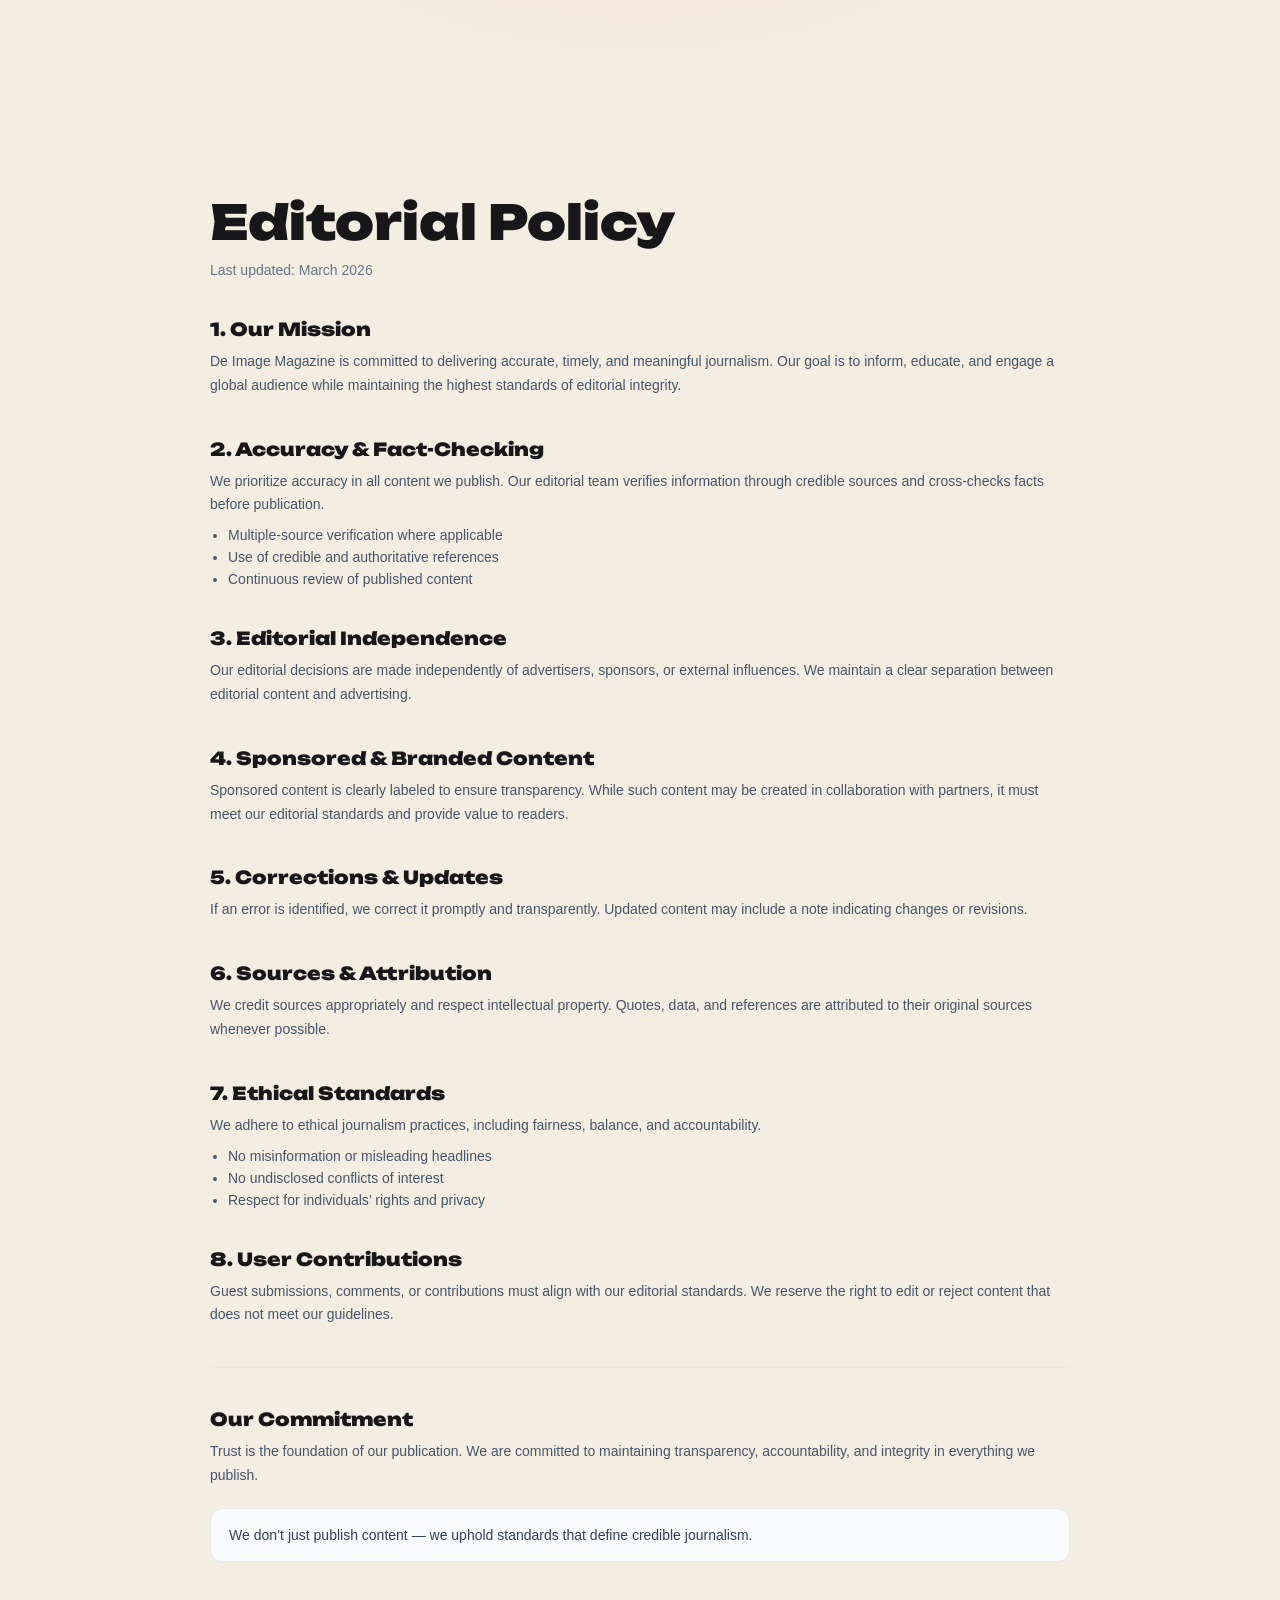
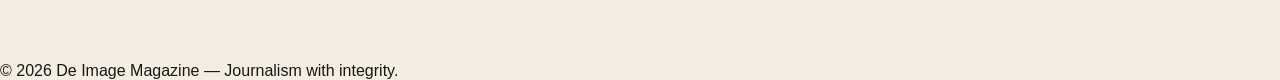
==== editorial-policy/index.html @ de1bce40 "Upload editorial-policy/index.html via GFox Git" ====
<!DOCTYPE html>
<html lang="en">
<head>
<meta charset="UTF-8">
<meta name="viewport" content="width=device-width, initial-scale=1.0">

<title>Editorial Policy | De Image Magazine — Standards, Ethics & Accuracy</title>

<meta name="description" content="Read De Image Magazine’s editorial policy. Learn about our commitment to accuracy, fact-checking, independence, transparency, and ethical journalism standards.">
<meta name="keywords" content="editorial policy Nigeria, journalism standards, media ethics, fact checking policy, De Image Magazine editorial guidelines">

<meta property="og:title" content="Editorial Policy — De Image Magazine">
<meta property="og:description" content="Our commitment to credible journalism, accuracy, and ethical reporting.">
<meta property="og:type" content="website">
<meta property="og:image" content="https://dummyimage.com/1200x630/020617/ffffff&text=EDITORIAL+POLICY">

<meta name="twitter:card" content="summary_large_image">
<meta name="twitter:title" content="Editorial Policy — De Image Magazine">
<meta name="twitter:description" content="How we ensure accuracy, independence, and trust in our reporting.">
<meta name="twitter:image" content="https://dummyimage.com/1200x630/020617/ffffff&text=EDITORIAL+POLICY">

<link rel="preconnect" href="https://fonts.googleapis.com">
<link rel="preconnect" href="https://fonts.gstatic.com" crossorigin>

<link href="https://fonts.googleapis.com/css2?family=Unbounded:wght@400;700;900&family=Space+Mono&display=swap" rel="stylesheet">

<link rel="stylesheet" href="../style.css">
<link rel="stylesheet" href="../css/globalfont.css">
<link rel="stylesheet" href="../css/menu.css">

<style>

/* ================= HERO ================= */
.ep-hero {
  max-width: 900px;
  margin: 120px auto 40px;
  padding: 0 20px;
}

.ep-hero h1 {
  font-family: 'Unbounded';
  font-size: clamp(2rem, 5vw, 3rem);
  font-weight: 900;
  margin-bottom: 10px;
}

.ep-hero p {
  font-size: 14px;
  color: #64748b;
}

/* ================= CONTENT ================= */
.ep-container {
  max-width: 900px;
  margin: 40px auto 100px;
  padding: 0 20px;
}

.ep-section {
  margin-bottom: 40px;
}

.ep-section h2 {
  font-size: 18px;
  font-weight: 900;
  margin-bottom: 10px;
}

.ep-section p {
  font-size: 14px;
  color: #475569;
  line-height: 1.7;
}

.ep-section ul {
  margin-top: 10px;
  padding-left: 18px;
}

.ep-section li {
  font-size: 14px;
  color: #475569;
  margin-bottom: 6px;
}

/* ================= PRINCIPLE BOX ================= */
.ep-highlight {
  background: #f8fafc;
  border: 1px solid #e2e8f0;
  padding: 18px;
  border-radius: 12px;
  font-size: 14px;
  color: #334155;
  margin-top: 20px;
}

/* ================= DIVIDER ================= */
.ep-divider {
  height: 1px;
  background: #e5e7eb;
  margin: 40px 0;
}

</style>

</head>

<body>

<div id="menu-container"></div>

<!-- HERO -->
<section class="ep-hero">
  <h1>Editorial Policy</h1>
  <p>Last updated: March 2026</p>
</section>

<!-- CONTENT -->
<section class="ep-container">

  <div class="ep-section">
    <h2>1. Our Mission</h2>
    <p>
      De Image Magazine is committed to delivering accurate, timely, and meaningful journalism.
      Our goal is to inform, educate, and engage a global audience while maintaining the highest standards of editorial integrity.
    </p>
  </div>

  <div class="ep-section">
    <h2>2. Accuracy & Fact-Checking</h2>
    <p>
      We prioritize accuracy in all content we publish. Our editorial team verifies information through credible sources
      and cross-checks facts before publication.
    </p>
    <ul>
      <li>Multiple-source verification where applicable</li>
      <li>Use of credible and authoritative references</li>
      <li>Continuous review of published content</li>
    </ul>
  </div>

  <div class="ep-section">
    <h2>3. Editorial Independence</h2>
    <p>
      Our editorial decisions are made independently of advertisers, sponsors, or external influences.
      We maintain a clear separation between editorial content and advertising.
    </p>
  </div>

  <div class="ep-section">
    <h2>4. Sponsored & Branded Content</h2>
    <p>
      Sponsored content is clearly labeled to ensure transparency. While such content may be created in collaboration
      with partners, it must meet our editorial standards and provide value to readers.
    </p>
  </div>

  <div class="ep-section">
    <h2>5. Corrections & Updates</h2>
    <p>
      If an error is identified, we correct it promptly and transparently. Updated content may include a note indicating
      changes or revisions.
    </p>
  </div>

  <div class="ep-section">
    <h2>6. Sources & Attribution</h2>
    <p>
      We credit sources appropriately and respect intellectual property. Quotes, data, and references are attributed
      to their original sources whenever possible.
    </p>
  </div>

  <div class="ep-section">
    <h2>7. Ethical Standards</h2>
    <p>
      We adhere to ethical journalism practices, including fairness, balance, and accountability.
    </p>
    <ul>
      <li>No misinformation or misleading headlines</li>
      <li>No undisclosed conflicts of interest</li>
      <li>Respect for individuals’ rights and privacy</li>
    </ul>
  </div>

  <div class="ep-section">
    <h2>8. User Contributions</h2>
    <p>
      Guest submissions, comments, or contributions must align with our editorial standards.
      We reserve the right to edit or reject content that does not meet our guidelines.
    </p>
  </div>

  <div class="ep-divider"></div>

  <div class="ep-section">
    <h2>Our Commitment</h2>
    <p>
      Trust is the foundation of our publication. We are committed to maintaining transparency,
      accountability, and integrity in everything we publish.
    </p>

    <div class="ep-highlight">
      We don’t just publish content — we uphold standards that define credible journalism.
    </div>
  </div>

</section>

<footer>
  <div class="footer-bottom">
    <p>© 2026 De Image Magazine — Journalism with integrity.</p>
  </div>
</footer>

<script src="../component/menu.js"></script>

</body>
</html>
---- style.css ----
/* ============================================================
   DE IMAGE MAGAZINE
   PREMIUM EDITORIAL DESIGN SYSTEM
   ============================================================ */


/* ============================================================
   DESIGN TOKENS
   ============================================================ */

:root {

  /* Core */
  --cream: #f4eee2;
  --paper: #faf7f0;
  --paper-dark: #e9dfce;

  --ink: #111112;
  --ink-soft: #1b1b1d;
  --ink-muted: #77736d;

  /* Brand */
  --clay: #d94725;
  --clay-bright: #ee7440;
  --clay-soft: #f5b87d;

  --yellow: #d4a84b;
  --yellow-soft: #ead7a7;

  --green: #8baf72;
  --green-soft: #dfe9d3;

  --pink: #b05c52;
  --lavender: #9b7e6e;
  --mud: #7a5c44;

  /* Lines */
  --line: rgba(17, 17, 18, .11);
  --line-dark: rgba(255, 255, 255, .10);
  --line-dark-soft: rgba(255, 255, 255, .06);

  /* Shadows */
  --shadow-sm:
    0 8px 25px rgba(0, 0, 0, .07);

  --shadow-md:
    0 18px 45px rgba(0, 0, 0, .11);

  --shadow-lg:
    0 30px 80px rgba(0, 0, 0, .16);

  --shadow-xl:
    0 45px 110px rgba(0, 0, 0, .24);

  /* Radius */
  --radius-sm: 10px;
  --radius-md: 16px;
  --radius-lg: 22px;
  --radius-xl: 28px;

  /* Motion */
  --ease:
    cubic-bezier(.22, 1, .36, 1);

  --ease-editorial:
    cubic-bezier(.6, 0, .2, 1);

  /* Typography */
  --font-display:
    "Unbounded",
    sans-serif;

  --font-mono:
    "Space Mono",
    monospace;

  --font-body:
    "DM Sans",
    system-ui,
    -apple-system,
    BlinkMacSystemFont,
    "Segoe UI",
    sans-serif;

}


/* ============================================================
   RESET
   ============================================================ */

*,
*::before,
*::after {
  box-sizing: border-box;
  margin: 0;
  padding: 0;
}

html {
  scroll-behavior: smooth;
  overflow-x: hidden;
}

body {
  min-height: 100vh;

  background:
    radial-gradient(
      900px 500px at 50% -10%,
      rgba(217, 71, 37, .055),
      transparent 70%
    ),
    var(--cream);

  color: var(--ink);

  font-family: var(--font-body);

  overflow-x: hidden;

  -webkit-font-smoothing: antialiased;
  text-rendering: optimizeLegibility;
}

::selection {
  background: var(--clay);
  color: #fff;
}

img {
  max-width: 100%;
}

button,
input,
textarea,
select {
  font: inherit;
}

button,
a {
  -webkit-tap-highlight-color: transparent;
}

a {
  color: inherit;
}

button {
  cursor: pointer;
}


/* ============================================================
   BODY / GLOBAL UTILITIES
   ============================================================ */

body.menu-open {
  overflow: hidden;
}

body.menu-open main,
body.menu-open footer {
  pointer-events: none;
}

main {
  width: 100%;
  overflow: hidden;
}

section {
  position: relative;
}

[hidden] {
  display: none !important;
}


/* ============================================================
   GRAIN TEXTURE
   ============================================================ */

.grainy::after {
  content: "";

  position: absolute;
  inset: 0;

  pointer-events: none;

  background-image:
    url("data:image/svg+xml,%3Csvg viewBox='0 0 256 256' xmlns='http://www.w3.org/2000/svg'%3E%3Cfilter id='n'%3E%3CfeTurbulence type='fractalNoise' baseFrequency='0.85' numOctaves='4' stitchTiles='stitch'/%3E%3C/filter%3E%3Crect width='100%25' height='100%25' filter='url(%23n)' opacity='0.07'/%3E%3C/svg%3E");

  opacity: .55;

  z-index: 2;
}

.grainy > * {
  position: relative;
  z-index: 3;
}


/* ============================================================
   NAVIGATION
   ============================================================ */

nav {
  position: fixed;

  top: 0;
  left: 0;
  right: 0;

  height: 72px;

  display: flex;
  align-items: center;

  padding:
    0 30px;

  background:
    rgba(244, 238, 226, .94);

  border-bottom:
    1px solid
    rgba(17, 17, 18, .12);

  backdrop-filter:
    blur(18px)
    saturate(130%);

  -webkit-backdrop-filter:
    blur(18px)
    saturate(130%);

  z-index: 1000;

  transition:
    background .35s ease,
    box-shadow .35s ease,
    border-color .35s ease;
}

nav::after {
  content: "";

  position: absolute;

  left: 0;
  bottom: -1px;

  width: 100%;
  height: 1px;

  background:
    linear-gradient(
      90deg,
      transparent,
      rgba(217, 71, 37, .35),
      transparent
    );

  opacity: .7;
}


/* ============================================================
   NAV LOGO
   ============================================================ */

.nav-logo {
  display: inline-flex;
  align-items: center;

  gap: 4px;

  color: var(--ink);

  font-family: var(--font-display);

  font-size: 1.05rem;

  font-weight: 900;

  line-height: 1;

  letter-spacing: -.045em;

  text-decoration: none;

  white-space: nowrap;
}

.nav-logo span {
  color: var(--clay);

  display: inline-block;

  animation:
    logoPulse
    4s ease-in-out
    infinite;
}

@keyframes logoPulse {

  0%,
  100% {
    transform: scale(1);
  }

  50% {
    transform: scale(1.12);
  }

}


/* ============================================================
   DESKTOP NAV LINKS
   ============================================================ */

.nav-links {
  display: flex;
  align-items: center;

  gap: 28px;

  margin-left: 32px;
}

.nav-links a {
  position: relative;

  color: var(--ink);

  font-family: var(--font-mono);

  font-size: 9px;

  font-weight: 700;

  letter-spacing: .12em;

  text-transform: uppercase;

  text-decoration: none;

  opacity: .72;

  transition:
    color .25s ease,
    opacity .25s ease;
}

.nav-links a::after {
  content: "";

  position: absolute;

  left: 0;
  bottom: -8px;

  width: 0;
  height: 2px;

  background: var(--clay);

  transition:
    width .35s var(--ease);
}

.nav-links a:hover {
  color: var(--clay);

  opacity: 1;
}

.nav-links a:hover::after {
  width: 100%;
}


/* ============================================================
   NAV CTA
   ============================================================ */

.nav-cta {
  display: none !important;
}


/* ============================================================
   MENU TOGGLE
   ============================================================ */

.menu-toggle {
  width: 44px;
  height: 44px;

  margin-left: auto;

  display: none;

  align-items: center;
  justify-content: center;

  border: 1px solid rgba(17, 17, 18, .12);

  border-radius: 50%;

  background:
    rgba(255, 255, 255, .35);

  cursor: pointer;

  transition:
    background .3s ease,
    border-color .3s ease,
    transform .3s var(--ease);
}

.menu-toggle:hover {
  background: rgba(255, 255, 255, .75);

  border-color:
    rgba(217, 71, 37, .3);

  transform:
    rotate(3deg);
}

.menu-toggle svg {
  width: 21px;
  height: 21px;
}

.line {
  fill: none;

  stroke: var(--ink);

  stroke-width: 5;

  stroke-linecap: round;

  transition:
    transform .4s var(--ease),
    opacity .25s ease;
}

.menu-toggle.active .top {
  transform:
    translateY(20px)
    rotate(45deg);
}

.menu-toggle.active .middle {
  opacity: 0;
}

.menu-toggle.active .bottom {
  transform:
    translateY(-20px)
    rotate(-45deg);
}


/* ============================================================
   HERO - LEGACY SUPPORT
   ============================================================ */

.hero {
  position: relative;

  min-height: calc(100vh - 72px);

  display: flex;

  flex-direction: column;

  justify-content: flex-end;

  padding:
    0 40px 65px;

  overflow: hidden;

  background:
    var(--cream);

  border-bottom:
    1px solid
    var(--ink);
}

.hero::before {
  content: "";

  position: absolute;

  width: 700px;
  height: 700px;

  right: -280px;
  top: -250px;

  border-radius: 50%;

  background:
    radial-gradient(
      circle,
      rgba(217, 71, 37, .11),
      transparent 68%
    );

  filter: blur(20px);

  pointer-events: none;

  animation:
    heroAmbient
    10s ease-in-out
    infinite alternate;
}

@keyframes heroAmbient {

  from {
    transform: scale(.85);
  }

  to {
    transform: scale(1.15);
  }

}

.hero-overlay {
  position: absolute;

  inset: 0;

  z-index: 1;

  background:
    linear-gradient(
      to bottom,
      rgba(244, 238, 226, .02) 0%,
      rgba(244, 238, 226, .38) 52%,
      rgba(244, 238, 226, .97) 100%
    );
}

.hero-content {
  position: relative;

  width: 100%;
  max-width: 1450px;

  margin: 0 auto;

  z-index: 3;
}

.hero-chip {
  display: inline-flex;

  align-items: center;

  gap: 8px;

  padding:
    7px 12px;

  margin-bottom:
    18px;

  border:
    1px solid
    var(--ink);

  border-radius:
    999px;

  color:
    var(--ink);

  background:
    var(--yellow);

  font-family:
    var(--font-mono);

  font-size:
    8px;

  font-weight:
    700;

  letter-spacing:
    .12em;

  text-transform:
    uppercase;

  box-shadow:
    4px 4px 0
    rgba(17, 17, 18, .9);

  animation:
    fadeUp
    .8s
    .1s
    both
    var(--ease);
}

.hero h1 {
  margin: 0;

  font-family:
    var(--font-display);

  font-size:
    clamp(3.3rem, 9vw, 9rem);

  font-weight:
    900;

  line-height:
    .89;

  letter-spacing:
    -.07em;

  text-wrap:
    balance;
}

.hero h1 .fill {
  display: block;

  color:
    var(--ink);
}

.hero h1 .stroke {
  display: block;

  color:
    transparent;

  -webkit-text-stroke:
    2px
    var(--ink);
}

.hero h1 .clay-fill {
  display: block;

  color:
    var(--clay);
}

.hero-sub {
  max-width:
    560px;

  margin-top:
    22px;

  color:
    rgba(17, 17, 18, .7);

  font-family:
    var(--font-body);

  font-size:
    14px;

  line-height:
    1.7;
}

.hero-actions {
  display:
    flex;

  flex-wrap:
    wrap;

  gap:
    12px;

  margin-top:
    27px;
}


/* ============================================================
   BUTTONS
   ============================================================ */

.btn-primary,
.btn-ghost {
  display:
    inline-flex;

  align-items:
    center;

  justify-content:
    center;

  min-height:
    48px;

  padding:
    0 19px;

  border-radius:
    999px;

  font-family:
    var(--font-mono);

  font-size:
    9px;

  font-weight:
    700;

  letter-spacing:
    .08em;

  text-transform:
    uppercase;

  text-decoration:
    none;

  transition:
    transform .35s var(--ease),
    box-shadow .35s ease,
    background .35s ease,
    color .35s ease;
}

.btn-primary {
  color:
    #fff;

  background:
    linear-gradient(
      135deg,
      var(--clay),
      var(--clay-bright)
    );

  border:
    1px solid
    var(--clay);

  box-shadow:
    0 12px 28px
    rgba(217, 71, 37, .22);
}

.btn-primary:hover {
  transform:
    translateY(-4px);

  box-shadow:
    0 20px 40px
    rgba(217, 71, 37, .3);
}

.btn-ghost {
  color:
    var(--ink);

  background:
    rgba(255, 255, 255, .35);

  border:
    1px solid
    rgba(17, 17, 18, .18);
}

.btn-ghost:hover {
  color:
    #fff;

  background:
    var(--ink);

  transform:
    translateY(-4px);

  box-shadow:
    0 15px 30px
    rgba(0, 0, 0, .14);
}


/* ============================================================
   GHOST BACKGROUND
   ============================================================ */

.ghost-bg {
  position: absolute;

  left: 50%;
  top: 45%;

  transform:
    translate(-50%, -50%);

  color:
    var(--mud);

  font-family:
    var(--font-display);

  font-size:
    clamp(8rem, 22vw, 20rem);

  font-weight:
    900;

  line-height:
    .8;

  letter-spacing:
    -.09em;

  white-space:
    nowrap;

  opacity:
    .035;

  pointer-events:
    none;

  z-index:
    0;

  user-select:
    none;
}


/* ============================================================
   HERO NEWS - LEGACY
   ============================================================ */

.hero-news {
  width: 100%;

  margin:
    0 0 38px;

  padding-left:
    2px;
}

.hero-news-header {
  position:
    relative;

  display:
    flex;

  align-items:
    center;

  justify-content:
    center;

  margin:
    0 0 14px;
}

.hero-news-header::before {
  content: "";

  position:
    absolute;

  left: 0;
  right: 0;

  height:
    1px;

  background:
    rgba(17, 17, 18, .14);
}

.hero-news-header span {
  position:
    relative;

  z-index:
    2;

  display:
    inline-flex;

  align-items:
    center;

  justify-content:
    center;

  padding:
    7px 16px;

  border:
    1px solid
    rgba(17, 17, 18, .12);

  border-radius:
    999px;

  color:
    #fff;

  background:
    linear-gradient(
      135deg,
      var(--clay),
      var(--clay-bright)
    );

  box-shadow:
    0 8px 20px
    rgba(217, 71, 37, .2);

  font-family:
    var(--font-mono);

  font-size:
    8px;

  font-weight:
    700;

  letter-spacing:
    .12em;

  text-transform:
    uppercase;
}

.hero-news-header span::after {
  display: none;
}

.news-scroll {
  display:
    flex;

  gap:
    14px;

  overflow-x:
    auto;

  padding:
    6px 3px 13px;

  scroll-snap-type:
    x mandatory;

  scrollbar-width:
    none;
}

.news-scroll::-webkit-scrollbar {
  display:
    none;
}

.news-card {
  position:
    relative;

  min-width:
    300px;

  max-width:
    300px;

  height:
    190px;

  overflow:
    hidden;

  flex-shrink:
    0;

  scroll-snap-align:
    start;

  border:
    1px solid
    rgba(255, 255, 255, .12);

  border-radius:
    20px;

  background:
    #000;

  box-shadow:
    var(--shadow-md);

  cursor:
    pointer;

  transition:
    transform .5s var(--ease),
    box-shadow .5s ease;
}

.news-card:hover {
  transform:
    translateY(-6px);

  box-shadow:
    var(--shadow-lg);
}

.news-card img {
  width:
    100%;

  height:
    100%;

  display:
    block;

  object-fit:
    cover;

  transform:
    scale(1.01);

  transition:
    transform .8s var(--ease);
}

.news-card:hover img {
  transform:
    scale(1.06);
}

.news-overlay {
  position:
    absolute;

  inset:
    0;

  background:
    linear-gradient(
      to top,
      rgba(0, 0, 0, .9),
      rgba(0, 0, 0, .28) 58%,
      transparent
    );
}

.news-content {
  position:
    absolute;

  left:
    16px;

  right:
    16px;

  bottom:
    15px;

  color:
    #fff;

  z-index:
    2;
}

.news-meta {
  margin-bottom:
    7px;

  color:
    rgba(255, 255, 255, .65);

  font-family:
    var(--font-mono);

  font-size:
    8px;

  letter-spacing:
    .07em;

  text-transform:
    uppercase;
}

.news-title {
  display:
    -webkit-box;

  -webkit-line-clamp:
    2;

  -webkit-box-orient:
    vertical;

  overflow:
    hidden;

  color:
    #fff;

  font-family:
    var(--font-display);

  font-size:
    13px;

  font-weight:
    700;

  line-height:
    1.35;

  letter-spacing:
    -.025em;
}


/* ============================================================
   MARQUEE TICKER
   ============================================================ */

.ticker {
  position:
    relative;

  z-index:
    5;

  overflow:
    hidden;

  padding:
    12px 0;

  border-top:
    1px solid
    var(--ink);

  border-bottom:
    1px solid
    var(--ink);

  color:
    #fff;

  background:
    var(--clay);

  white-space:
    nowrap;
}

.ticker-inner {
  display:
    inline-flex;

  align-items:
    center;

  gap:
    26px;

  min-width:
    max-content;

  animation:
    tickerScroll
    30s
    linear
    infinite;
}

.ticker-item {
  display:
    inline-flex;

  align-items:
    center;

  gap:
    16px;

  font-family:
    var(--font-mono);

  font-size:
    9px;

  font-weight:
    700;

  letter-spacing:
    .11em;

  text-transform:
    uppercase;
}

.ticker-sep {
  opacity:
    .55;
}

@keyframes tickerScroll {

  from {
    transform:
      translateX(0);
  }

  to {
    transform:
      translateX(-50%);
  }

}


/* ============================================================
   SECTION BASE
   ============================================================ */

.section-classes,
.section-vibes,
.section-subscribe {
  position:
    relative;

  overflow:
    hidden;
}

.section-classes {
  padding:
    110px 30px;

  background:
    var(--cream);
}

.section-header {
  width:
    100%;

  max-width:
    1400px;

  margin:
    0 auto 42px;

  display:
    flex;

  align-items:
    flex-end;

  justify-content:
    space-between;

  flex-wrap:
    wrap;

  gap:
    25px;
}

.section-label {
  display:
    flex;

  align-items:
    center;

  gap:
    8px;

  margin-bottom:
    12px;

  color:
    var(--clay);

  font-family:
    var(--font-mono);

  font-size:
    8px;

  font-weight:
    700;

  letter-spacing:
    .15em;

  text-transform:
    uppercase;
}

.section-label::before {
  content:
    "";

  width:
    6px;

  height:
    6px;

  flex:
    0 0 auto;

  border-radius:
    50%;

  background:
    currentColor;

  box-shadow:
    0 0 0 4px
    rgba(217, 71, 37, .08);
}

.section-title {
  margin:
    0;

  color:
    var(--ink);

  font-family:
    var(--font-display);

  font-size:
    clamp(2rem, 5vw, 4rem);

  font-weight:
    900;

  line-height:
    1;

  letter-spacing:
    -.065em;
}

.section-title .accent {
  color:
    var(--clay);
}


/* ============================================================
   ARTICLE GRID
   ============================================================ */

.classes-grid {
  width:
    100%;

  max-width:
    1400px;

  margin:
    0 auto;

  display:
    grid;

  grid-template-columns:
    repeat(3, minmax(0, 1fr));

  gap:
    18px;
}


/* ============================================================
   LEGACY ARTICLE CARD
   ============================================================ */

.class-card {
  position:
    relative;

  overflow:
    hidden;

  min-width:
    0;

  padding:
    20px;

  border:
    1px solid
    var(--line);

  border-radius:
    var(--radius-lg);

  background:
    var(--paper);

  cursor:
    pointer;

  box-shadow:
    var(--shadow-sm);

  transition:
    transform .5s var(--ease),
    box-shadow .5s ease,
    border-color .5s ease;
}

.class-card:hover {
  transform:
    translateY(-7px);

  border-color:
    rgba(217, 71, 37, .25);

  box-shadow:
    var(--shadow-md);

  z-index:
    2;
}

.class-card:nth-child(1) {
  background:
    linear-gradient(
      145deg,
      #ead7a7,
      #f4e9cd
    );
}

.class-card:nth-child(2) {
  background:
    #faf7f0;
}

.class-card:nth-child(3) {
  background:
    linear-gradient(
      145deg,
      #dfe9d3,
      #f1f4e9
    );
}

.class-card:nth-child(4) {
  background:
    #eee1d0;
}

.class-card:nth-child(5) {
  background:
    #f2e2d5;
}

.class-card:nth-child(6) {
  background:
    #e5ecd9;
}


/* ============================================================
   ARTICLE IMAGE
   ============================================================ */

.post-image {
  position:
    relative;

  width:
    100%;

  aspect-ratio:
    16 / 10;

  height:
    auto;

  overflow:
    hidden;

  margin-bottom:
    16px;

  border-radius:
    15px;

  background:
    #ddd6ca;
}

.post-image::after {
  content:
    "";

  position:
    absolute;

  inset:
    0;

  background:
    linear-gradient(
      135deg,
      transparent,
      rgba(255,255,255,.12)
    );

  pointer-events:
    none;
}

.post-image img {
  width:
    100%;

  height:
    100%;

  display:
    block;

  object-fit:
    cover;

  transform:
    scale(1.01);

  transition:
    transform .8s var(--ease),
    filter .5s ease;
}

.class-card:hover .post-image img {
  transform:
    scale(1.065);

  filter:
    saturate(1.05);
}


/* ============================================================
   ARTICLE METADATA
   ============================================================ */

.class-level {
  display:
    inline-flex;

  align-items:
    center;

  margin-bottom:
    13px;

  padding:
    5px 9px;

  border:
    1px solid
    rgba(17, 17, 18, .22);

  border-radius:
    999px;

  color:
    var(--ink);

  font-family:
    var(--font-mono);

  font-size:
    7px;

  font-weight:
    700;

  letter-spacing:
    .1em;

  text-transform:
    uppercase;
}

.class-name {
  margin:
    0 0 10px;

  color:
    var(--ink);

  font-family:
    var(--font-display);

  font-size:
    17px;

  font-weight:
    800;

  line-height:
    1.25;

  letter-spacing:
    -.035em;
}

.class-desc {
  margin:
    0 0 18px;

  color:
    rgba(17, 17, 18, .62);

  font-family:
    var(--font-body);

  font-size:
    12px;

  line-height:
    1.65;

  display:
    -webkit-box;

  -webkit-line-clamp:
    3;

  -webkit-box-orient:
    vertical;

  overflow:
    hidden;
}

.class-meta {
  display:
    flex;

  align-items:
    center;

  justify-content:
    space-between;

  gap:
    12px;

  padding-top:
    14px;

  border-top:
    1px solid
    rgba(17, 17, 18, .1);
}

.class-price {
  color:
    var(--ink);

  font-family:
    var(--font-mono);

  font-size:
    8px;

  font-weight:
    700;

  letter-spacing:
    .04em;

  text-transform:
    uppercase;
}

.class-duration {
  color:
    var(--ink-muted);

  font-family:
    var(--font-mono);

  font-size:
    7px;

  letter-spacing:
    .05em;

  text-transform:
    uppercase;
}


/* ============================================================
   PARALLAX GALLERY
   ============================================================ */

.parallax-strip {
  position:
    absolute;

  top:
    -10%;

  left:
    0;

  right:
    0;

  height:
    120%;

  display:
    grid;

  grid-template-columns:
    repeat(6, 1fr);

  pointer-events:
    none;
}

.parallax-col {
  position:
    relative;

  overflow:
    hidden;

  will-change:
    transform;
}

.parallax-col img {
  width:
    100%;

  height:
    130%;

  display:
    block;

  object-fit:
    cover;

  filter:
    saturate(.82)
    contrast(1.05);

  transition:
    filter .5s ease;
}

.parallax-col:nth-child(odd) {
  margin-top:
    -5%;
}

.parallax-col:nth-child(even) {
  margin-top:
    5%;
}


/* ============================================================
   GALLERY STRIP
   ============================================================ */

.gallery-strip {
  position:
    relative;

  height:
    500px;

  overflow:
    hidden;

  border-top:
    1px solid
    var(--ink);

  border-bottom:
    1px solid
    var(--ink);

  background:
    var(--ink);
}

.gallery-strip-inner {
  display:
    flex;

  height:
    100%;

  will-change:
    transform;

  transition:
    transform .1s linear;
}

.gallery-strip-inner img {
  width:
    auto;

  height:
    100%;

  flex:
    0 0 auto;

  display:
    block;

  object-fit:
    cover;

  filter:
    saturate(.9);
}

.gallery-caption {
  position:
    absolute;

  right:
    30px;

  bottom:
    22px;

  z-index:
    3;

  color:
    #fff;

  font-family:
    var(--font-mono);

  font-size:
    8px;

  font-weight:
    700;

  letter-spacing:
    .12em;

  text-transform:
    uppercase;

  text-shadow:
    0 2px 12px rgba(0,0,0,.55);
}


/* ============================================================
   DARK EDITORIAL SECTION
   ============================================================ */

.section-vibes {
  padding:
    110px 30px;

  color:
    var(--cream);

  background:
    radial-gradient(
      650px 450px at 85% 5%,
      rgba(217, 71, 37, .12),
      transparent 70%
    ),
    var(--ink);

  border-bottom:
    1px solid
    var(--ink);
}

.section-vibes .ghost-bg {
  color:
    var(--clay);

  opacity:
    .045;
}

.vibes-grid {
  width:
    100%;

  max-width:
    1400px;

  margin:
    0 auto;

  display:
    grid;

  grid-template-columns:
    .9fr 1.1fr;

  gap:
    80px;

  align-items:
    center;
}

.vibes-text .section-label {
  color:
    var(--clay-soft);
}

.vibes-text .section-title {
  color:
    var(--cream);
}

.vibes-text .section-title .accent {
  color:
    var(--green);
}

.vibes-text p {
  max-width:
    600px;

  margin-top:
    18px;

  color:
    rgba(244, 238, 226, .62);

  font-family:
    var(--font-body);

  font-size:
    14px;

  line-height:
    1.8;
}


/* ============================================================
   VIBES STATS
   ============================================================ */

.vibes-stats {
  display:
    grid;

  grid-template-columns:
    repeat(2, 1fr);
}

.stat-box {
  position:
    relative;

  margin:
    -1px;

  padding:
    28px;

  min-height:
    150px;

  border:
    1px solid
    rgba(255,255,255,.11);

  background:
    rgba(255,255,255,.025);

  transition:
    background .4s ease,
    transform .4s var(--ease),
    border-color .4s ease;
}

.stat-box:hover {
  z-index:
    2;

  transform:
    translateY(-5px);

  background:
    rgba(255,255,255,.055);

  border-color:
    rgba(255,255,255,.22);
}

.stat-box:nth-child(1) {
  border-color:
    rgba(217,71,37,.55);
}

.stat-box:nth-child(2) {
  border-color:
    rgba(139,175,114,.55);
}

.stat-box:nth-child(3) {
  border-color:
    rgba(212,168,75,.55);
}

.stat-box:nth-child(4) {
  border-color:
    rgba(176,92,82,.55);
}

.stat-num {
  color:
    var(--cream);

  font-family:
    var(--font-display);

  font-size:
    clamp(2rem, 4vw, 3.5rem);

  font-weight:
    900;

  line-height:
    1;

  letter-spacing:
    -.06em;
}

.stat-num .unit {
  font-size:
    .45em;
}

.stat-label {
  margin-top:
    10px;

  color:
    rgba(244,238,226,.45);

  font-family:
    var(--font-mono);

  font-size:
    7px;

  letter-spacing:
    .13em;

  text-transform:
    uppercase;
}


/* ============================================================
   SUBSCRIBE
   ============================================================ */

.section-subscribe {
  padding:
    105px 30px;

  background:
    linear-gradient(
      135deg,
      #d4a84b,
      #ead7a7
    );

  border-bottom:
    1px solid
    var(--ink);
}

.subscribe-inner {
  position:
    relative;

  z-index:
    3;

  width:
    100%;

  max-width:
    760px;

  margin:
    0 auto;

  text-align:
    center;
}

.subscribe-inner .section-title {
  font-size:
    clamp(2.2rem, 6vw, 4.8rem);
}

.subscribe-inner p {
  max-width:
    560px;

  margin:
    15px auto 28px;

  color:
    rgba(17,17,18,.65);

  font-size:
    13px;

  line-height:
    1.7;
}

.subscribe-form {
  display:
    flex;

  width:
    100%;

  max-width:
    620px;

  margin:
    0 auto;

  padding:
    5px;

  gap:
    6px;

  border:
    1px solid
    rgba(17,17,18,.18);

  border-radius:
    999px;

  background:
    rgba(255,255,255,.22);

  box-shadow:
    0 20px 45px
    rgba(0,0,0,.09);
}

.subscribe-form input {
  flex:
    1;

  min-width:
    0;

  border:
    0;

  outline:
    0;

  padding:
    14px 17px;

  border-radius:
    999px;

  color:
    var(--ink);

  background:
    rgba(255,255,255,.7);

  font-family:
    var(--font-body);

  font-size:
    13px;
}

.subscribe-form input::placeholder {
  color:
    rgba(17,17,18,.42);
}

.subscribe-form button {
  flex:
    0 0 auto;

  border:
    0;

  border-radius:
    999px;

  padding:
    0 21px;

  color:
    #fff;

  background:
    var(--ink);

  font-family:
    var(--font-mono);

  font-size:
    8px;

  font-weight:
    700;

  letter-spacing:
    .08em;

  text-transform:
    uppercase;

  cursor:
    pointer;

  transition:
    transform .3s var(--ease),
    background .3s ease;
}

.subscribe-form button:hover {
  background:
    var(--clay);

  transform:
    translateY(-2px);
}

.subscribe-form button:disabled {
  opacity:
    .65;

  cursor:
    wait;
}

.subscribe-note {
  margin-top:
    12px;

  color:
    rgba(17,17,18,.45);

  font-family:
    var(--font-mono);

  font-size:
    7px;

  letter-spacing:
    .04em;
}

.subscribe-tags {
  display:
    flex;

  flex-wrap:
    wrap;

  justify-content:
    center;

  gap:
    7px;

  margin-bottom:
    22px;
}

.tag-chip {
  padding:
    6px 10px;

  border:
    1px solid
    rgba(17,17,18,.18);

  border-radius:
    999px;

  color:
    rgba(17,17,18,.68);

  background:
    rgba(255,255,255,.28);

  font-family:
    var(--font-mono);

  font-size:
    7px;

  font-weight:
    700;

  letter-spacing:
    .08em;

  text-transform:
    uppercase;
}

.success-msg {
  display:
    none;

  padding:
    18px;

  margin-top:
    15px;

  border:
    1px solid
    var(--ink);

  border-radius:
    var(--radius-md);

  color:
    var(--ink);

  background:
    var(--green);

  font-family:
    var(--font-display);

  font-size:
    13px;

  font-weight:
    900;

  box-shadow:
    var(--shadow-sm);
}


/* ============================================================
   PREMIUM MOBILE MENU
   ============================================================ */

.menu-overlay {
  position:
    fixed;

  inset:
    0;

  background:
    rgba(8,8,9,.38);

  backdrop-filter:
    blur(7px);

  -webkit-backdrop-filter:
    blur(7px);

  opacity:
    0;

  pointer-events:
    none;

  transition:
    opacity .4s ease;

  z-index:
    998;
}

.menu-overlay.active {
  opacity:
    1;

  pointer-events:
    auto;
}

.mobile-menu {
  position:
    fixed;

  top:
    0;

  right:
    -105%;

  width:
    min(88%, 390px);

  height:
    100dvh;

  display:
    flex;

  flex-direction:
    column;

  justify-content:
    space-between;

  padding:
    100px 28px 30px;

  overflow-y:
    auto;

  color:
    var(--ink);

  background:
    rgba(250,247,240,.96);

  border-left:
    1px solid
    rgba(17,17,18,.1);

  box-shadow:
    -30px 0 80px
    rgba(0,0,0,.18);

  backdrop-filter:
    blur(20px);

  -webkit-backdrop-filter:
    blur(20px);

  transition:
    right .55s
    var(--ease-editorial);

  z-index:
    999;
}

.mobile-menu::before {
  content:
    "DE IMAGE";

  position:
    absolute;

  top:
    30px;

  left:
    28px;

  color:
    rgba(17,17,18,.14);

  font-family:
    var(--font-display);

  font-size:
    10px;

  font-weight:
    900;

  letter-spacing:
    -.04em;
}

.mobile-menu.open {
  right:
    0;
}

.menu-content {
  display:
    flex;

  flex-direction:
    column;

  gap:
    4px;
}

.menu-content a {
  position:
    relative;

  display:
    flex;

  align-items:
    center;

  min-height:
    52px;

  padding:
    0 2px;

  color:
    var(--ink);

  font-family:
    var(--font-display);

  font-size:
    15px;

  font-weight:
    700;

  letter-spacing:
    -.03em;

  text-decoration:
    none;

  border-bottom:
    1px solid
    rgba(17,17,18,.08);

  transition:
    color .3s ease,
    transform .35s var(--ease);
}

.menu-content a::after {
  content:
    "";

  position:
    absolute;

  left:
    0;

  bottom:
    -1px;

  width:
    0;

  height:
    2px;

  background:
    var(--clay);

  transition:
    width .35s var(--ease);
}

.menu-content a:hover,
.menu-content a.active {
  color:
    var(--clay);

  transform:
    translateX(5px);
}

.menu-content a:hover::after,
.menu-content a.active::after {
  width:
    34%;
}

.menu-divider {
  width:
    100%;

  height:
    1px;

  margin:
    12px 0;

  background:
    linear-gradient(
      90deg,
      transparent,
      rgba(17,17,18,.13),
      transparent
    );
}

.menu-footer {
  padding-top:
    20px;

  border-top:
    1px solid
    rgba(17,17,18,.09);

  color:
    rgba(17,17,18,.42);

  font-family:
    var(--font-mono);

  font-size:
    7px;

  line-height:
    1.7;

  letter-spacing:
    .06em;

  text-transform:
    uppercase;
}

.mobile-menu.open .menu-content a {
  animation:
    menuItemIn
    .55s
    var(--ease)
    both;
}

.mobile-menu.open .menu-content a:nth-child(1) {
  animation-delay:
    .05s;
}

.mobile-menu.open .menu-content a:nth-child(2) {
  animation-delay:
    .09s;
}

.mobile-menu.open .menu-content a:nth-child(3) {
  animation-delay:
    .13s;
}

.mobile-menu.open .menu-content a:nth-child(4) {
  animation-delay:
    .17s;
}

.mobile-menu.open .menu-content a:nth-child(5) {
  animation-delay:
    .21s;
}

@keyframes menuItemIn {

  from {
    opacity:
      0;

    transform:
      translateX(18px);
  }

  to {
    opacity:
      1;

    transform:
      translateX(0);
  }

}


/* ============================================================
   SKELETON LOADING
   ============================================================ */

.skeleton {
  position:
    relative;

  overflow:
    hidden;

  background:
    #e3dbcc;

  border-radius:
    12px;
}

.skeleton::after {
  content:
    "";

  position:
    absolute;

  inset:
    0;

  background:
    linear-gradient(
      90deg,
      transparent 0%,
      rgba(255,255,255,.42) 50%,
      transparent 100%
    );

  transform:
    translateX(-110%);

  animation:
    shimmer
    1.35s
    infinite;
}

@keyframes shimmer {

  100% {
    transform:
      translateX(110%);
  }

}

.skeleton-text {
  height:
    14px;

  margin-bottom:
    10px;
}

.skeleton-title {
  width:
    70%;

  height:
    22px;

  margin-bottom:
    12px;
}

.skeleton-img {
  width:
    100%;

  height:
    180px;

  margin-bottom:
    12px;
}

.skeleton-card {
  padding:
    14px;

  border:
    1px solid
    var(--line);

  border-radius:
    16px;

  background:
    var(--paper);
}


/* ============================================================
   NEW HOMEPAGE STORY CARD COMPATIBILITY
   ============================================================ */

.di-story-card,
.di-featured-main,
.di-side-story,
.di-live-card {
  -webkit-user-select:
    none;

  user-select:
    none;
}

.di-story-card:focus-visible,
.di-featured-main:focus-visible,
.di-side-story:focus-visible,
.di-live-card:focus-visible {
  outline:
    2px solid
    var(--clay);

  outline-offset:
    4px;
}


/* ============================================================
   NEW HOMEPAGE RESPONSIVE CONTAINER SUPPORT
   ============================================================ */

.di-container {
  width:
    min(
      calc(100% - 60px),
      1400px
    );

  margin-inline:
    auto;
}


/* ============================================================
   ACCESSIBILITY
   ============================================================ */

:focus-visible {
  outline:
    2px solid
    var(--clay);

  outline-offset:
    4px;
}


/* ============================================================
   REDUCED MOTION
   ============================================================ */

@media (prefers-reduced-motion: reduce) {

  html {
    scroll-behavior:
      auto;
  }

  *,
  *::before,
  *::after {
    animation-duration:
      .01ms !important;

    animation-iteration-count:
      1 !important;

    transition-duration:
      .01ms !important;

    scroll-behavior:
      auto !important;
  }

}


/* ============================================================
   TABLET
   ============================================================ */

@media (max-width: 1050px) {

  nav {
    padding:
      0 24px;
  }

  .nav-links {
    gap:
      18px;

    margin-left:
      24px;
  }

  .classes-grid {
    grid-template-columns:
      repeat(2, minmax(0, 1fr));
  }

  .vibes-grid {
    grid-template-columns:
      1fr;

    gap:
      50px;
  }

}


/* ============================================================
   MOBILE
   ============================================================ */

@media (max-width: 768px) {

  nav {
    height:
      66px;

    padding:
      0 17px;
  }

  .nav-logo {
    font-size:
      .9rem;
  }

  .nav-links {
    display:
      none !important;
  }

  .menu-toggle {
    display:
      flex !important;
  }

  body {
    padding-top:
      0;
  }

  .hero {
    min-height:
      calc(100svh - 66px);

    padding:
      95px 17px 45px;
  }

  .hero h1 {
    font-size:
      clamp(3rem, 14vw, 5rem);

    line-height:
      .91;
  }

  .hero h1 .stroke {
    -webkit-text-stroke:
      1.5px
      var(--ink);
  }

  .hero-sub {
    max-width:
      100%;

    font-size:
      12px;

    line-height:
      1.75;
  }

  .hero-actions {
    flex-direction:
      column;

    width:
      100%;
  }

  .btn-primary,
  .btn-ghost {
    width:
      100%;
  }

  .hero-news {
    margin-bottom:
      30px;
  }

  .news-card {
    min-width:
      280px;

    max-width:
      280px;

    height:
      175px;
  }

  .ghost-bg {
    font-size:
      32vw;
  }

  .section-classes {
    padding:
      75px 17px;
  }

  .section-header {
    margin-bottom:
      28px;
  }

  .section-title {
    font-size:
      clamp(2rem, 10vw, 3.2rem);
  }

  .classes-grid {
    grid-template-columns:
      1fr;

    gap:
      14px;
  }

  .class-card {
    padding:
      17px;
  }

  .post-image {
    aspect-ratio:
      16 / 10;
  }

  .section-vibes {
    padding:
      75px 17px;
  }

  .vibes-grid {
    grid-template-columns:
      1fr;

    gap:
      40px;
  }

  .vibes-stats {
    grid-template-columns:
      1fr 1fr;
  }

  .stat-box {
    min-height:
      125px;

    padding:
      20px;
  }

  .stat-num {
    font-size:
      2rem;
  }

  .section-subscribe {
    padding:
      75px 17px;
  }

  .subscribe-form {
    display:
      flex;

    flex-direction:
      column;

    padding:
      5px;

    border-radius:
      18px;
  }

  .subscribe-form input {
    width:
      100%;

    border-radius:
      12px;
  }

  .subscribe-form button {
    width:
      100%;

    min-height:
      45px;

    border-radius:
      12px;
  }

  .gallery-strip {
    height:
      350px;
  }

  .gallery-caption {
    right:
      17px;

    bottom:
      17px;
  }

  footer {
    padding:
      60px 17px 24px;
  }

  .footer-grid {
    grid-template-columns:
      1fr 1fr;

    gap:
      38px 25px;
  }

  .footer-brand {
    grid-column:
      1 / -1;
  }

  .footer-bottom {
    align-items:
      flex-start;

    flex-direction:
      column;
  }

  .codepen-link {
    width:
      100%;

    justify-content:
      center;
  }

  .di-container {
    width:
      calc(100% - 34px);
  }

}


/* ============================================================
   SMALL PHONES
   ============================================================ */

@media (max-width: 430px) {

  .nav-logo {
    font-size:
      .78rem;
  }

  .hero {
    padding:
      90px 15px 38px;
  }

  .hero h1 {
    font-size:
      12vw;
  }

  .hero-chip {
    font-size:
      7px;
  }

  .news-card {
    min-width:
      265px;

    max-width:
      265px;
  }

  .section-classes,
  .section-vibes,
  .section-subscribe {
    padding-left:
      15px;

    padding-right:
      15px;
  }

  .vibes-stats {
    grid-template-columns:
      1fr;
  }

  .footer-grid {
    grid-template-columns:
      1fr;
  }

  .di-container {
    width:
      calc(100% - 30px);
  }

}


/* ============================================================
   VERY SMALL PHONES
   ============================================================ */

@media (max-width: 360px) {

  .hero h1 {
    font-size:
      11.5vw;
  }

  .news-card {
    min-width:
      245px;

    max-width:
      245px;
  }

  .class-name {
    font-size:
      15px;
  }

}


/* ============================================================
   PRINT
   ============================================================ */

@media print {

  nav,
  .menu-toggle,
  .mobile-menu,
  .menu-overlay,
  .ticker,
  .hero-actions,
  .subscribe-form {
    display:
      none !important;
  }

  body {
    background:
      #fff;

    color:
      #000;
  }

  .hero,
  .section-vibes,
  footer {
    color:
      #000;

    background:
      #fff;
  }

}


















:root {
  --di-black: #0c0c0d;
  --di-black-2: #121214;
  --di-black-3: #18181b;

  --di-cream: #f4eee2;
  --di-cream-2: #ebe2d1;
  --di-paper: #faf7f0;

  --di-orange: #d94725;
  --di-orange-2: #ee7440;
  --di-orange-3: #f5b87d;

  --di-text: #171719;
  --di-muted: #77736c;

  --di-line: rgba(20, 18, 15, .12);
  --di-line-light: rgba(255,255,255,.1);

  --di-shadow:
    0 25px 70px rgba(0,0,0,.16);

  --di-shadow-heavy:
    0 45px 110px rgba(0,0,0,.25);

  --di-ease:
    cubic-bezier(.6,0,.2,1);
}


/* =========================================================
   GLOBAL
========================================================== */

html {
  scroll-behavior: smooth;
}

body {
  background:
    radial-gradient(
      900px 500px at 50% -10%,
      rgba(238,116,64,.09),
      transparent 70%
    ),
    var(--di-cream);

  color: var(--di-text);

  font-family:
    "DM Sans",
    system-ui,
    sans-serif;

  overflow-x: hidden;
}

body::selection {
  background: var(--di-orange);
  color: #fff;
}

* {
  box-sizing: border-box;
}


/* =========================================================
   PROGRESS BAR
========================================================== */

.di-progress {
  position: fixed;
  top: 0;
  left: 0;

  width: 0;
  height: 3px;

  z-index: 9999;

  background:
    linear-gradient(
      90deg,
      var(--di-orange),
      var(--di-orange-2),
      var(--di-orange-3)
    );

  box-shadow:
    0 0 16px rgba(217,71,37,.55);

  transition: width .1s linear;
}


/* =========================================================
   PAGE LOADER
========================================================== */

.di-page-loader {
  position: fixed;
  inset: 0;

  z-index: 9998;

  display: flex;
  align-items: center;
  justify-content: center;

  background: var(--di-black);

  transition:
    opacity .7s var(--di-ease),
    visibility .7s ease;
}

.di-page-loader.hide {
  opacity: 0;
  visibility: hidden;
  pointer-events: none;
}

.di-loader-inner {
  text-align: center;
}

.di-loader-logo {
  color: white;

  font-family: "Unbounded", sans-serif;

  font-size: 15px;
  font-weight: 900;

  letter-spacing: -.04em;

  margin-bottom: 25px;
}

.di-loader-logo span {
  color: var(--di-orange-2);
}

.di-loader-line {
  width: 150px;
  height: 2px;

  overflow: hidden;

  background: rgba(255,255,255,.12);
}

.di-loader-line::after {
  content: "";

  display: block;

  width: 50%;
  height: 100%;

  background:
    linear-gradient(
      90deg,
      var(--di-orange),
      var(--di-orange-3)
    );

  animation:
    loaderMove 1.1s ease-in-out infinite;
}

@keyframes loaderMove {

  0% {
    transform: translateX(-110%);
  }

  100% {
    transform: translateX(310%);
  }

}


/* =========================================================
   HERO
========================================================== */

.di-hero {
  position: relative;

  min-height: 100vh;

  padding:
    145px
    30px
    90px;

  display: flex;
  align-items: center;

  overflow: hidden;

  color: white;

  isolation: isolate;

  background:
    radial-gradient(
      800px 500px at 85% 10%,
      rgba(217,71,37,.2),
      transparent 70%
    ),
    radial-gradient(
      700px 500px at 5% 90%,
      rgba(238,116,64,.08),
      transparent 70%
    ),
    var(--di-black);
}

.di-hero::before {
  content: "";

  position: absolute;

  width: 650px;
  height: 650px;

  right: -260px;
  top: -180px;

  border-radius: 50%;

  background:
    radial-gradient(
      circle,
      rgba(238,116,64,.18),
      transparent 67%
    );

  filter: blur(20px);

  animation:
    heroOrb 10s ease-in-out infinite alternate;

  z-index: -1;
}

@keyframes heroOrb {

  from {
    transform: scale(.85);
  }

  to {
    transform: scale(1.12);
  }

}

.di-hero-grid {
  position: absolute;
  inset: 0;

  opacity: .055;

  background-image:
    linear-gradient(
      rgba(255,255,255,.25) 1px,
      transparent 1px
    ),
    linear-gradient(
      90deg,
      rgba(255,255,255,.25) 1px,
      transparent 1px
    );

  background-size: 70px 70px;

  mask-image:
    linear-gradient(
      to bottom,
      black,
      transparent 90%
    );

  pointer-events: none;
}

.di-hero-inner {
  width: 100%;
  max-width: 1400px;

  margin: 0 auto;

  display: grid;

  grid-template-columns:
    minmax(0, 1.1fr)
    minmax(320px, .9fr);

  gap: 70px;

  align-items: center;

  position: relative;

  z-index: 3;
}

.di-hero-kicker {
  display: inline-flex;

  align-items: center;

  gap: 9px;

  padding: 8px 13px;

  margin-bottom: 28px;

  border:
    1px solid
    rgba(238,116,64,.3);

  border-radius: 999px;

  background:
    rgba(238,116,64,.08);

  color:
    var(--di-orange-3);

  font-family:
    "Space Mono",
    monospace;

  font-size: 10px;

  letter-spacing: .14em;

  text-transform: uppercase;

  animation:
    diFadeUp .9s .05s both var(--di-ease);
}

.di-hero-kicker::before {
  content: "";

  width: 6px;
  height: 6px;

  border-radius: 50%;

  background:
    var(--di-orange-2);

  box-shadow:
    0 0 0 5px
    rgba(238,116,64,.1);
}

.di-hero-title {
  max-width: 900px;

  margin: 0;

  font-family:
    "Unbounded",
    sans-serif;

  font-size:
    clamp(45px, 7vw, 100px);

  line-height: .96;

  letter-spacing: -.075em;

  font-weight: 900;
}

.di-hero-title .line {
  display: block;

  overflow: hidden;
}

.di-hero-title .line span {
  display: inline-block;

  transform:
    translateY(110%);

  animation:
    diTitleReveal
    1s
    var(--di-ease)
    forwards;
}

.di-hero-title .line:nth-child(1) span {
  animation-delay: .15s;
}

.di-hero-title .line:nth-child(2) span {
  animation-delay: .27s;
}

.di-hero-title .line:nth-child(3) span {
  animation-delay: .39s;
}

.di-hero-title .fill {
  color: white;
}

.di-hero-title .outline {
  color: transparent;

  -webkit-text-stroke:
    1px
    rgba(255,255,255,.75);

  text-shadow:
    0 0 30px rgba(255,255,255,.04);
}

.di-hero-title .accent {
  color:
    var(--di-orange-2);

  font-style: italic;
}

@keyframes diTitleReveal {

  to {
    transform:
      translateY(0);
  }

}

.di-hero-copy {
  max-width: 650px;

  margin-top: 28px;

  color:
    rgba(255,255,255,.63);

  font-size:
    clamp(14px, 1.5vw, 17px);

  line-height: 1.75;

  animation:
    diFadeUp .9s .65s both var(--di-ease);
}

@keyframes diFadeUp {

  from {
    opacity: 0;
    transform:
      translateY(25px);
  }

  to {
    opacity: 1;
    transform:
      translateY(0);
  }

}

.di-hero-actions {
  display: flex;

  flex-wrap: wrap;

  gap: 12px;

  margin-top: 32px;

  animation:
    diFadeUp .9s .8s both var(--di-ease);
}

.di-btn {
  display: inline-flex;

  align-items: center;
  justify-content: center;

  gap: 10px;

  padding: 14px 19px;

  border-radius: 999px;

  text-decoration: none;

  font-size: 13px;

  font-weight: 800;

  transition:
    transform .4s var(--di-ease),
    box-shadow .4s ease,
    background .4s ease;
}

.di-btn:hover {
  transform:
    translateY(-4px);
}

.di-btn-primary {
  color: white;

  background:
    linear-gradient(
      135deg,
      var(--di-orange),
      var(--di-orange-2)
    );

  box-shadow:
    0 16px 30px
    rgba(217,71,37,.25);
}

.di-btn-primary:hover {
  box-shadow:
    0 23px 40px
    rgba(217,71,37,.34);
}

.di-btn-ghost {
  color:
    rgba(255,255,255,.86);

  border:
    1px solid
    rgba(255,255,255,.13);

  background:
    rgba(255,255,255,.045);
}

.di-btn-ghost:hover {
  background:
    rgba(255,255,255,.08);
}


/* =========================================================
   HERO LIVE NEWS PANEL
========================================================== */

.di-hero-panel {
  position: relative;

  animation:
    diFadeUp .9s .5s both var(--di-ease);
}

.di-panel-label {
  display: flex;

  justify-content: space-between;
  align-items: center;

  margin-bottom: 13px;

  color:
    rgba(255,255,255,.42);

  font-family:
    "Space Mono",
    monospace;

  font-size: 9px;

  letter-spacing: .15em;

  text-transform: uppercase;
}

.di-live {
  display: inline-flex;

  align-items: center;

  gap: 6px;

  color:
    #ff9a74;
}

.di-live::before {
  content: "";

  width: 6px;
  height: 6px;

  border-radius: 50%;

  background:
    #ff6540;

  box-shadow:
    0 0 0 4px
    rgba(255,101,64,.1);

  animation:
    livePulse 1.7s ease-in-out infinite;
}

@keyframes livePulse {

  50% {
    opacity: .35;
    transform: scale(.75);
  }

}

.di-news-window {
  position: relative;

  min-height: 440px;

  padding: 12px;

  overflow: hidden;

  border:
    1px solid
    rgba(255,255,255,.11);

  border-radius: 26px;

  background:
    rgba(255,255,255,.045);

  backdrop-filter:
    blur(20px);

  box-shadow:
    0 35px 80px
    rgba(0,0,0,.3);
}

.di-news-window::before {
  content: "";

  position: absolute;

  inset: 0;

  pointer-events: none;

  background:
    linear-gradient(
      145deg,
      rgba(255,255,255,.1),
      transparent 30%
    );
}

.di-news-scroll {
  height: 100%;

  display: flex;

  flex-direction: column;

  gap: 10px;

  overflow-y: auto;

  scrollbar-width: none;
}

.di-news-scroll::-webkit-scrollbar {
  display: none;
}

.di-live-card {
  position: relative;

  min-height: 110px;

  overflow: hidden;

  flex: 0 0 auto;

  display: grid;

  grid-template-columns:
    125px
    1fr;

  border-radius: 18px;

  border:
    1px solid
    rgba(255,255,255,.09);

  background:
    rgba(0,0,0,.25);

  cursor: pointer;

  transition:
    transform .45s var(--di-ease),
    border-color .45s ease,
    background .45s ease;
}

.di-live-card:hover {
  transform:
    translateX(6px);

  border-color:
    rgba(238,116,64,.4);

  background:
    rgba(238,116,64,.07);
}

.di-live-image {
  width: 100%;
  height: 100%;

  min-height: 110px;

  object-fit: cover;

  display: block;

  transition:
    transform .7s var(--di-ease);
}

.di-live-card:hover .di-live-image {
  transform:
    scale(1.07);
}

.di-live-content {
  padding: 17px 17px 15px;
}

.di-live-meta {
  color:
    var(--di-orange-3);

  font-family:
    "Space Mono",
    monospace;

  font-size: 8px;

  letter-spacing: .08em;

  text-transform: uppercase;

  margin-bottom: 8px;
}

.di-live-title {
  color: white;

  font-size: 13px;

  line-height: 1.35;

  font-weight: 800;

  display: -webkit-box;

  -webkit-line-clamp: 3;

  -webkit-box-orient: vertical;

  overflow: hidden;
}

.di-live-arrow {
  position: absolute;

  right: 12px;
  bottom: 12px;

  width: 25px;
  height: 25px;

  border-radius: 50%;

  display: flex;

  align-items: center;
  justify-content: center;

  color: white;

  background:
    rgba(255,255,255,.08);

  font-size: 12px;
}


/* =========================================================
   HERO BOTTOM SIGNALS
========================================================== */

.di-hero-bottom {
  position: absolute;

  left: 30px;
  right: 30px;
  bottom: 28px;

  display: flex;

  justify-content: space-between;

  gap: 20px;

  color:
    rgba(255,255,255,.3);

  font-family:
    "Space Mono",
    monospace;

  font-size: 8px;

  letter-spacing: .14em;

  text-transform: uppercase;

  z-index: 4;
}

.di-scroll-indicator {
  display: inline-flex;

  align-items: center;

  gap: 10px;
}

.di-scroll-indicator::before {
  content: "";

  width: 35px;
  height: 1px;

  background:
    rgba(255,255,255,.35);
}


/* =========================================================
   TICKER
========================================================== */

.di-ticker {
  position: relative;

  overflow: hidden;

  padding: 13px 0;

  color: white;

  background:
    var(--di-orange);

  border-top:
    1px solid
    rgba(255,255,255,.08);

  border-bottom:
    1px solid
    rgba(0,0,0,.15);

  white-space: nowrap;
}

.di-ticker-track {
  display: inline-flex;

  align-items: center;

  min-width: max-content;

  animation:
    diTicker 30s
    linear
    infinite;
}

.di-ticker-item {
  display: inline-flex;

  align-items: center;

  gap: 22px;

  margin-right: 28px;

  font-family:
    "Space Mono",
    monospace;

  font-size: 10px;

  font-weight: 700;

  letter-spacing: .08em;

  text-transform: uppercase;
}

.di-ticker-dot {
  opacity: .65;
}

@keyframes diTicker {

  from {
    transform:
      translateX(0);
  }

  to {
    transform:
      translateX(-50%);
  }

}


/* =========================================================
   FEATURED SECTION
========================================================== */

.di-featured {
  padding:
    120px
    30px
    80px;

  background:
    var(--di-cream);
}

.di-container {
  width: 100%;
  max-width: 1400px;

  margin: 0 auto;
}

.di-section-heading {
  display: flex;

  align-items: flex-end;
  justify-content: space-between;

  gap: 30px;

  margin-bottom: 42px;
}

.di-section-kicker {
  display: flex;

  align-items: center;

  gap: 8px;

  margin-bottom: 12px;

  color:
    var(--di-orange);

  font-family:
    "Space Mono",
    monospace;

  font-size: 9px;

  font-weight: 700;

  letter-spacing: .17em;

  text-transform: uppercase;
}

.di-section-kicker::before {
  content: "";

  width: 6px;
  height: 6px;

  border-radius: 50%;

  background:
    var(--di-orange);
}

.di-section-title {
  margin: 0;

  font-family:
    "Unbounded",
    sans-serif;

  font-size:
    clamp(30px, 4vw, 55px);

  line-height: 1;

  letter-spacing: -.065em;

  font-weight: 900;
}

.di-section-title span {
  color:
    var(--di-orange);

  font-style: italic;
}

.di-section-description {
  max-width: 370px;

  color:
    var(--di-muted);

  font-size: 13px;

  line-height: 1.65;
}

.di-featured-grid {
  display: grid;

  grid-template-columns:
    1.35fr
    .65fr;

  gap: 20px;
}

.di-featured-main {
  position: relative;

  min-height: 570px;

  overflow: hidden;

  border-radius: 28px;

  background:
    var(--di-black);

  cursor: pointer;

  box-shadow:
    var(--di-shadow);

  transition:
    transform .55s var(--di-ease),
    box-shadow .55s ease;
}

.di-featured-main:hover {
  transform:
    translateY(-8px);

  box-shadow:
    var(--di-shadow-heavy);
}

.di-featured-main img {
  width: 100%;
  height: 100%;

  position: absolute;
  inset: 0;

  object-fit: cover;

  display: block;

  opacity: .9;

  transition:
    transform .9s var(--di-ease);
}

.di-featured-main:hover img {
  transform:
    scale(1.05);
}

.di-featured-main::after {
  content: "";

  position: absolute;

  inset: 0;

  background:
    linear-gradient(
      to top,
      rgba(0,0,0,.92) 0%,
      rgba(0,0,0,.45) 42%,
      transparent 75%
    );
}

.di-featured-copy {
  position: absolute;

  left: 30px;
  right: 30px;
  bottom: 28px;

  z-index: 3;
}

.di-category {
  display: inline-flex;

  padding: 7px 10px;

  border-radius: 999px;

  color: white;

  background:
    rgba(217,71,37,.88);

  font-family:
    "Space Mono",
    monospace;

  font-size: 8px;

  font-weight: 700;

  letter-spacing: .1em;

  text-transform: uppercase;

  margin-bottom: 14px;
}

.di-featured-copy h3 {
  max-width: 850px;

  margin: 0 0 12px;

  color: white;

  font-family:
    "Unbounded",
    sans-serif;

  font-size:
    clamp(24px, 3vw, 45px);

  line-height: 1.08;

  letter-spacing: -.055em;
}

.di-featured-copy p {
  max-width: 690px;

  color:
    rgba(255,255,255,.63);

  font-size: 13px;

  line-height: 1.6;

  display: -webkit-box;

  -webkit-line-clamp: 2;

  -webkit-box-orient: vertical;

  overflow: hidden;
}

.di-featured-meta {
  display: flex;

  align-items: center;

  gap: 14px;

  margin-top: 16px;

  color:
    rgba(255,255,255,.43);

  font-family:
    "Space Mono",
    monospace;

  font-size: 8px;

  text-transform: uppercase;

  letter-spacing: .08em;
}

.di-featured-side {
  display: grid;

  grid-template-rows:
    1fr
    1fr;

  gap: 20px;
}

.di-side-story {
  position: relative;

  overflow: hidden;

  min-height: 275px;

  border-radius: 24px;

  background:
    var(--di-black);

  cursor: pointer;

  box-shadow:
    0 15px 40px rgba(0,0,0,.1);
}

.di-side-story img {
  width: 100%;
  height: 100%;

  position: absolute;
  inset: 0;

  object-fit: cover;

  display: block;

  transition:
    transform .8s var(--di-ease);
}

.di-side-story:hover img {
  transform:
    scale(1.06);
}

.di-side-story::after {
  content: "";

  position: absolute;
  inset: 0;

  background:
    linear-gradient(
      to top,
      rgba(0,0,0,.9),
      transparent 75%
    );
}

.di-side-copy {
  position: absolute;

  left: 20px;
  right: 20px;
  bottom: 18px;

  z-index: 3;
}

.di-side-copy h4 {
  color: white;

  font-size: 16px;

  line-height: 1.25;

  margin-top: 5px;
}


/* =========================================================
   CATEGORY BAR
========================================================== */

.di-category-nav {
  padding:
    25px 30px;

  background:
    var(--di-paper);

  border-top:
    1px solid
    var(--di-line);

  border-bottom:
    1px solid
    var(--di-line);
}

.di-category-scroll {
  max-width: 1400px;

  margin: 0 auto;

  display: flex;

  gap: 9px;

  overflow-x: auto;

  scrollbar-width: none;
}

.di-category-scroll::-webkit-scrollbar {
  display: none;
}

.di-category-btn {
  flex:
    0 0 auto;

  padding:
    10px 16px;

  border:
    1px solid
    var(--di-line);

  border-radius:
    999px;

  background:
    transparent;

  color:
    var(--di-muted);

  cursor:
    pointer;

  font-size:
    11px;

  font-weight:
    700;

  transition:
    color .3s ease,
    background .3s ease,
    border-color .3s ease,
    transform .3s var(--di-ease);
}

.di-category-btn:hover,
.di-category-btn.active {
  color:
    white;

  background:
    var(--di-black);

  border-color:
    var(--di-black);

  transform:
    translateY(-2px);
}


/* =========================================================
   LATEST STORIES
========================================================== */

.di-latest {
  padding:
    110px 30px;

  background:
    var(--di-paper);
}

.di-story-layout {
  display: grid;

  grid-template-columns:
    minmax(0, 1fr)
    310px;

  gap: 60px;

  align-items: start;
}

.di-story-grid {
  display: grid;

  grid-template-columns:
    repeat(2, minmax(0, 1fr));

  gap: 22px;
}

.di-story-card {
  overflow: hidden;

  background:
    var(--di-cream);

  border:
    1px solid
    var(--di-line);

  border-radius:
    21px;

  cursor:
    pointer;

  transition:
    transform .5s var(--di-ease),
    box-shadow .5s ease,
    border-color .5s ease;
}

.di-story-card:hover {
  transform:
    translateY(-7px);

  border-color:
    rgba(217,71,37,.28);

  box-shadow:
    0 25px 55px
    rgba(0,0,0,.1);
}

.di-story-image {
  position: relative;

  aspect-ratio:
    16 / 10;

  overflow: hidden;

  background:
    var(--di-black-2);
}

.di-story-image img {
  width: 100%;
  height: 100%;

  object-fit: cover;

  display: block;

  transition:
    transform .75s var(--di-ease);
}

.di-story-card:hover .di-story-image img {
  transform:
    scale(1.06);
}

.di-story-body {
  padding:
    20px;
}

.di-story-category {
  color:
    var(--di-orange);

  font-family:
    "Space Mono",
    monospace;

  font-size:
    8px;

  font-weight:
    700;

  letter-spacing:
    .1em;

  text-transform:
    uppercase;

  margin-bottom:
    10px;
}

.di-story-body h3 {
  margin:
    0 0 9px;

  font-size:
    18px;

  line-height:
    1.25;

  letter-spacing:
    -.025em;
}

.di-story-body p {
  color:
    var(--di-muted);

  font-size:
    12px;

  line-height:
    1.6;

  display:
    -webkit-box;

  -webkit-line-clamp:
    3;

  -webkit-box-orient:
    vertical;

  overflow:
    hidden;
}

.di-story-meta {
  display:
    flex;

  justify-content:
    space-between;

  gap:
    15px;

  margin-top:
    18px;

  padding-top:
    14px;

  border-top:
    1px solid
    var(--di-line);

  color:
    var(--di-muted);

  font-family:
    "Space Mono",
    monospace;

  font-size:
    8px;

  text-transform:
    uppercase;
}


/* =========================================================
   SIDEBAR
========================================================== */

.di-sidebar {
  position:
    sticky;

  top:
    100px;
}

.di-sidebar-card {
  padding:
    26px;

  margin-bottom:
    18px;

  border:
    1px solid
    var(--di-line);

  border-radius:
    22px;

  background:
    var(--di-cream);
}

.di-sidebar-card.dark {
  color:
    white;

  border-color:
    rgba(255,255,255,.08);

  background:
    var(--di-black);
}

.di-sidebar-label {
  color:
    var(--di-orange);

  font-family:
    "Space Mono",
    monospace;

  font-size:
    8px;

  font-weight:
    700;

  letter-spacing:
    .15em;

  text-transform:
    uppercase;

  margin-bottom:
    15px;
}

.di-sidebar-card.dark .di-sidebar-label {
  color:
    var(--di-orange-3);
}

.di-sidebar-card h3 {
  margin-bottom:
    11px;

  font-family:
    "Unbounded",
    sans-serif;

  font-size:
    20px;

  line-height:
    1.15;

  letter-spacing:
    -.045em;
}

.di-sidebar-card p {
  color:
    var(--di-muted);

  font-size:
    12px;

  line-height:
    1.65;
}

.di-sidebar-card.dark p {
  color:
    rgba(255,255,255,.55);
}

.di-sidebar-link {
  display:
    inline-flex;

  align-items:
    center;

  gap:
    8px;

  margin-top:
    18px;

  color:
    var(--di-orange);

  font-size:
    11px;

  font-weight:
    800;

  text-decoration:
    none;
}

.di-sidebar-card.dark .di-sidebar-link {
  color:
    var(--di-orange-3);
}


/* =========================================================
   TRUST / AUTHORITY
========================================================== */

.di-authority {
  padding:
    110px 30px;

  color:
    white;

  background:
    radial-gradient(
      700px 500px at 85% 0%,
      rgba(217,71,37,.16),
      transparent 70%
    ),
    var(--di-black);
}

.di-authority-grid {
  display:
    grid;

  grid-template-columns:
    .9fr 1.1fr;

  gap:
    80px;

  align-items:
    center;
}

.di-authority-copy h2 {
  max-width:
    600px;

  margin:
    0 0 22px;

  font-family:
    "Unbounded",
    sans-serif;

  font-size:
    clamp(30px, 4vw, 55px);

  line-height:
    1.03;

  letter-spacing:
    -.06em;
}

.di-authority-copy h2 span {
  color:
    var(--di-orange-2);

  font-style:
    italic;
}

.di-authority-copy p {
  max-width:
    560px;

  color:
    rgba(255,255,255,.58);

  font-size:
    14px;

  line-height:
    1.75;
}

.di-authority-actions {
  display:
    flex;

  flex-wrap:
    wrap;

  gap:
    10px;

  margin-top:
    27px;
}

.di-authority-list {
  display:
    grid;

  grid-template-columns:
    repeat(2, 1fr);

  gap:
    14px;
}

.di-authority-item {
  padding:
    25px;

  border:
    1px solid
    rgba(255,255,255,.09);

  border-radius:
    20px;

  background:
    rgba(255,255,255,.035);

  transition:
    transform .45s var(--di-ease),
    background .45s ease,
    border-color .45s ease;
}

.di-authority-item:hover {
  transform:
    translateY(-6px);

  background:
    rgba(238,116,64,.07);

  border-color:
    rgba(238,116,64,.25);
}

.di-authority-number {
  margin-bottom:
    17px;

  color:
    var(--di-orange-3);

  font-family:
    "Space Mono",
    monospace;

  font-size:
    10px;

  font-weight:
    700;
}

.di-authority-item h3 {
  margin-bottom:
    7px;

  font-size:
    16px;
}

.di-authority-item p {
  color:
    rgba(255,255,255,.47);

  font-size:
    11px;

  line-height:
    1.55;
}


/* =========================================================
   EDITORIAL BOARD CTA
========================================================== */

.di-editorial-cta {
  padding:
    100px 30px;

  background:
    var(--di-cream);
}

.di-editorial-box {
  max-width:
    1400px;

  margin:
    0 auto;

  padding:
    55px 60px;

  display:
    flex;

  align-items:
    center;

  justify-content:
    space-between;

  gap:
    40px;

  border-radius:
    28px;

  background:
    linear-gradient(
      135deg,
      #eadcc4,
      #f8f2e6
    );

  border:
    1px solid
    var(--di-line);

  box-shadow:
    0 25px 60px
    rgba(0,0,0,.08);
}

.di-editorial-box h2 {
  margin:
    0 0 10px;

  font-family:
    "Unbounded",
    sans-serif;

  font-size:
    clamp(26px, 3vw, 43px);

  line-height:
    1.05;

  letter-spacing:
    -.055em;
}

.di-editorial-box p {
  max-width:
    620px;

  color:
    var(--di-muted);

  font-size:
    13px;

  line-height:
    1.65;
}


/* =========================================================
   NEWSLETTER
========================================================== */

.di-newsletter {
  padding:
    110px 30px;

  color:
    white;

  background:
    var(--di-orange);
}

.di-newsletter-inner {
  max-width:
    900px;

  margin:
    0 auto;

  text-align:
    center;
}

.di-newsletter h2 {
  margin:
    0 0 15px;

  font-family:
    "Unbounded",
    sans-serif;

  font-size:
    clamp(30px, 5vw, 60px);

  line-height:
    1;

  letter-spacing:
    -.065em;
}

.di-newsletter p {
  max-width:
    600px;

  margin:
    0 auto;

  color:
    rgba(255,255,255,.76);

  font-size:
    14px;

  line-height:
    1.7;
}

.di-newsletter-form {
  max-width:
    590px;

  margin:
    28px auto 0;

  display:
    flex;

  gap:
    8px;

  padding:
    6px;

  border-radius:
    999px;

  background:
    rgba(0,0,0,.18);

  border:
    1px solid
    rgba(255,255,255,.16);
}

.di-newsletter-form input {
  flex:
    1;

  min-width:
    0;

  border:
    0;

  outline:
    none;

  padding:
    13px 17px;

  color:
    white;

  background:
    transparent;

  font-size:
    13px;
}

.di-newsletter-form input::placeholder {
  color:
    rgba(255,255,255,.55);
}

.di-newsletter-form button {
  border:
    0;

  border-radius:
    999px;

  padding:
    12px 20px;

  color:
    var(--di-black);

  background:
    white;

  cursor:
    pointer;

  font-size:
    12px;

  font-weight:
    800;

  transition:
    transform .3s var(--di-ease);
}

.di-newsletter-form button:hover {
  transform:
    translateY(-2px);
}


/* =========================================================
   FOOTER
========================================================== */

.di-footer {
  padding:
    75px 30px 30px;

  color:
    white;

  background:
    #09090a;
}

.di-footer-grid {
  max-width:
    1400px;

  margin:
    0 auto 55px;

  display:
    grid;

  grid-template-columns:
    1.5fr
    repeat(3, 1fr);

  gap:
    60px;
}

.di-footer-logo {
  display:
    inline-flex;

  align-items:
    center;

  gap:
    9px;

  margin-bottom:
    16px;

  color:
    white;

  font-family:
    "Unbounded",
    sans-serif;

  font-size:
    15px;

  font-weight:
    900;

  text-decoration:
    none;

  letter-spacing:
    -.04em;
}

.di-footer-logo span {
  color:
    var(--di-orange-2);
}

.di-footer-brand p {
  max-width:
    330px;

  color:
    rgba(255,255,255,.4);

  font-size:
    12px;

  line-height:
    1.7;
}

.di-footer-col h4 {
  margin:
    0 0 18px;

  color:
    var(--di-orange-3);

  font-family:
    "Space Mono",
    monospace;

  font-size:
    9px;

  letter-spacing:
    .12em;

  text-transform:
    uppercase;
}

.di-footer-col a {
  display:
    block;

  margin-bottom:
    11px;

  color:
    rgba(255,255,255,.45);

  text-decoration:
    none;

  font-size:
    12px;

  transition:
    color .3s ease,
    transform .3s var(--di-ease);
}

.di-footer-col a:hover {
  color:
    white;

  transform:
    translateX(4px);
}

.di-footer-bottom {
  max-width:
    1400px;

  margin:
    0 auto;

  padding-top:
    25px;

  border-top:
    1px solid
    rgba(255,255,255,.08);

  display:
    flex;

  align-items:
    center;

  justify-content:
    space-between;

  gap:
    20px;

  color:
    rgba(255,255,255,.28);

  font-family:
    "Space Mono",
    monospace;

  font-size:
    8px;

  letter-spacing:
    .04em;

  text-transform:
    uppercase;
}


/* =========================================================
   SKELETONS
========================================================== */

.di-skeleton {
  overflow:
    hidden;

  border-radius:
    21px;

  background:
    #e6ddcc;
}

.di-skeleton::after {
  content:
    "";

  display:
    block;

  width:
    55%;
  height:
    100%;

  background:
    linear-gradient(
      90deg,
      transparent,
      rgba(255,255,255,.45),
      transparent
    );

  transform:
    translateX(-100%);

  animation:
    diSkeleton 1.3s infinite;
}

@keyframes diSkeleton {

  100% {
    transform:
      translateX(220%);
  }

}


/* =========================================================
   REVEAL
========================================================== */

.di-reveal {
  opacity:
    0;

  transform:
    translateY(35px);

  transition:
    opacity .85s var(--di-ease),
    transform .85s var(--di-ease);
}

.di-reveal.visible {
  opacity:
    1;

  transform:
    translateY(0);
}


/* =========================================================
   EMPTY / ERROR
========================================================== */

.di-empty {
  grid-column:
    1 / -1;

  padding:
    70px 25px;

  text-align:
    center;

  border:
    1px solid
    var(--di-line);

  border-radius:
    20px;

  color:
    var(--di-muted);

  background:
    var(--di-cream);
}

.di-error {
  color:
    #a22b1c;
}


/* =========================================================
   MOBILE
========================================================== */

@media (max-width: 1000px) {

  .di-hero-inner {
    grid-template-columns:
      1fr;
  }

  .di-hero-panel {
    max-width:
      650px;
  }

  .di-news-window {
    min-height:
      330px;
  }

  .di-featured-grid {
    grid-template-columns:
      1fr;
  }

  .di-featured-side {
    grid-template-columns:
      repeat(2,1fr);

    grid-template-rows:
      1fr;
  }

  .di-story-layout {
    grid-template-columns:
      1fr;
  }

  .di-sidebar {
    position:
      static;

    display:
      grid;

    grid-template-columns:
      repeat(2,1fr);

    gap:
      15px;
  }

  .di-authority-grid {
    grid-template-columns:
      1fr;
  }

  .di-footer-grid {
    grid-template-columns:
      1fr
      repeat(3,1fr);
  }

}


@media (max-width: 700px) {

  .di-hero {
    min-height:
      auto;

    padding:
      120px
      17px
      80px;
  }

  .di-hero-title {
    font-size:
      11vw;
  }

  .di-hero-copy {
    font-size:
      13px;
  }

  .di-hero-actions {
    flex-direction:
      column;
  }

  .di-btn {
    width:
      100%;
  }

  .di-hero-bottom {
    display:
      none;
  }

  .di-news-window {
    min-height:
      350px;

    border-radius:
      20px;
  }

  .di-live-card {
    grid-template-columns:
      105px
      1fr;

    min-height:
      95px;
  }

  .di-live-image {
    min-height:
      95px;
  }

  .di-live-content {
    padding:
      13px;
  }

  .di-live-title {
    font-size:
      11px;
  }

  .di-featured,
  .di-latest,
  .di-authority,
  .di-editorial-cta,
  .di-newsletter {
    padding:
      80px 17px;
  }

  .di-section-heading {
    display:
      block;
  }

  .di-section-title {
    font-size:
      34px;

    margin-bottom:
      16px;
  }

  .di-section-description {
    font-size:
      12px;
  }

  .di-featured-main {
    min-height:
      480px;

    border-radius:
      21px;
  }

  .di-featured-copy {
    left:
      20px;

    right:
      20px;

    bottom:
      20px;
  }

  .di-featured-copy h3 {
    font-size:
      24px;
  }

  .di-featured-side {
    grid-template-columns:
      1fr;

    grid-template-rows:
      repeat(2,230px);
  }

  .di-story-grid {
    grid-template-columns:
      1fr;
  }

  .di-sidebar {
    grid-template-columns:
      1fr;
  }

  .di-authority-list {
    grid-template-columns:
      1fr;
  }

  .di-editorial-box {
    display:
      block;

    padding:
      35px 25px;
  }

  .di-editorial-box h2 {
    font-size:
      28px;

    margin-bottom:
      15px;
  }

  .di-editorial-box .di-btn {
    margin-top:
      22px;
  }

  .di-newsletter-form {
    border-radius:
      18px;

    display:
      block;

    background:
      rgba(0,0,0,.16);
  }

  .di-newsletter-form input {
    width:
      100%;

    padding:
      14px 15px;
  }

  .di-newsletter-form button {
    width:
      100%;

    margin:
      0 0 2px;
  }

  .di-footer {
    padding:
      60px 18px 25px;
  }

  .di-footer-grid {
    grid-template-columns:
      repeat(2,1fr);

    gap:
      35px 25px;
  }

  .di-footer-brand {
    grid-column:
      1 / -1;
  }

  .di-footer-bottom {
    flex-direction:
      column;

    align-items:
      flex-start;
  }

}


@media (max-width: 430px) {

  .di-hero-title {
    font-size:
      10.5vw;
  }

  .di-hero-kicker {
    font-size:
      8px;
  }

  .di-live-card {
    grid-template-columns:
      90px
      1fr;
  }

  .di-featured-main {
    min-height:
      430px;
  }

}


/* =========================================================
   REDUCED MOTION
========================================================== */

@media (prefers-reduced-motion: reduce) {

  html {
    scroll-behavior:
      auto;
  }

  *,
  *::before,
  *::after {
    animation-duration:
      .01ms !important;

    animation-iteration-count:
      1 !important;

    transition-duration:
      .01ms !important;
  }

  .di-reveal {
    opacity:
      1;

    transform:
      none;
  }

}
---- css/globalfont.css ----
/* GLOBAL FONT SYSTEM */
body {
  font-family: 'Plus Jakarta Sans', sans-serif;
}

/* HEADINGS (keep your brand feel) */
h1, h2, h3, .nav-logo {
  font-family: 'Unbounded', sans-serif;
}
---- css/menu.css ----
/* ================= NAV ================= */

nav {
  position: fixed;
  top: 0;
  left: 0;
  right: 0;

  display: flex;
  align-items: center;

  padding: 1rem 2rem;
  background: #f5f0e8;
  border-bottom: 3px solid #1a1a1a;

  z-index: 1000;
}

/* LOGO */
.nav-logo {
  font-family: "Unbounded", sans-serif;
  font-size: 1.1rem;
  font-weight: 900;
  letter-spacing: -0.02em;
}

.nav-logo span {
  color: #ff6b35;
}

/* DESKTOP LINKS */
.nav-links {
  display: flex;
  gap: 2rem;
  margin-left: 2rem;
}

.nav-links a {
  text-decoration: none;
  color: #1a1a1a;
  font-size: 0.7rem;
  font-weight: 700;
  letter-spacing: 0.1em;
  text-transform: uppercase;
  transition: 0.2s ease;
  position: relative;
}

.nav-links a:hover {
  color: #ff6b35;
}

/* ACTIVE (desktop) */
.nav-links a.active {
  color: #ff6b35;
}

/* ================= HAMBURGER ================= */

.menu-toggle {
  margin-left: auto;
  display: none;
  background: none;
  border: none;
  cursor: pointer;
  padding: 8px;
}

.line {
  fill: none;
  stroke: #1a1a1a;
  stroke-width: 6;
  transition: 0.35s ease;
}

.menu-toggle.active .top {
  transform: translateY(20px) rotate(45deg);
}
.menu-toggle.active .middle {
  opacity: 0;
}
.menu-toggle.active .bottom {
  transform: translateY(-20px) rotate(-45deg);
}

/* ================= MOBILE ================= */

@media (max-width: 768px) {
  .nav-links {
    display: none;
  }

  .menu-toggle {
    display: block;
  }

  nav {
    padding: 1rem 1.2rem;
  }
}

/* ================= BODY OFFSET ================= */

body {
  padding-top: 72px;
}

/* ================= LOCK SCROLL ================= */

body.menu-open {
  overflow: hidden;
}

/* ================= OVERLAY ================= */

.menu-overlay {
  position: fixed;
  inset: 0;
  background: rgba(0,0,0,0.35);
  backdrop-filter: blur(6px);

  opacity: 0;
  pointer-events: none;
  transition: 0.3s ease;

  z-index: 1100;
}

.menu-overlay.active {
  opacity: 1;
  pointer-events: all;
}

/* ================= FULLSCREEN MENU ================= */

.mobile-menu {
  position: fixed;
  top: 0;
  right: 0;

  width: 100%;
  height: 100dvh;

  background: #f8fafc;
  backdrop-filter: blur(12px);

  display: flex;
  flex-direction: column;
  justify-content: space-between;

  padding: 90px 28px 40px;

  z-index: 1200;

  transform: translateX(100%);
  transition: transform 0.45s cubic-bezier(0.22, 1, 0.36, 1);
}

.mobile-menu.open {
  transform: translateX(0);
}

/* ================= SCROLL ================= */

.menu-content {
  flex: 1;
  overflow-y: auto;
  -webkit-overflow-scrolling: touch;
  overscroll-behavior: contain;

  display: flex;
  flex-direction: column;
  gap: 28px;
}

/* ================= MENU GROUP ================= */

.menu-group {
  display: flex;
  flex-direction: column;
  gap: 12px;
}

/* ================= SECTION TITLE ================= */

.menu-title {
  font-family: "Unbounded", sans-serif;
  font-size: 0.7rem;
  font-weight: 800;
  letter-spacing: 0.18em;
  text-transform: uppercase;

  color: #94a3b8;
  margin-bottom: 6px;
}

/* ================= LINKS ================= */

.menu-group a {
  font-family: "Unbounded", sans-serif;
  font-size: 1rem;
  font-weight: 600;

  letter-spacing: 0.04em;
  text-transform: none;

  color: #0f172a;
  text-decoration: none;

  padding-left: 6px;
  position: relative;

  transition: all 0.25s ease;
}

/* ACTIVE LINK */
.menu-group a.active {
  color: #ff6b35;
  font-weight: 700;
}

/* ACTIVE GROUP TITLE */
.menu-group .menu-title.active {
  color: #ff6b35;
}

/* HOVER */
.menu-group a:hover {
  color: #ff6b35;
  transform: translateX(8px);
}

/* underline effect */
.menu-group a::after {
  content: "";
  position: absolute;
  left: 6px;
  bottom: -4px;
  width: 0%;
  height: 2px;
  background: #ff6b35;
  transition: width 0.25s ease;
}

.menu-group a:hover::after {
  width: 40%;
}

/* ================= DIVIDER ================= */

.menu-divider {
  height: 1px;
  background: linear-gradient(
    to right,
    transparent,
    rgba(0,0,0,0.15),
    transparent
  );
}

/* ================= FOOTER ================= */

.menu-footer {
  border-top: 1px solid rgba(0,0,0,0.08);
  padding-top: 20px;
  font-size: 0.7rem;
  color: #64748b;
  font-family: "Space Mono", monospace;
}

/* ================= ANIMATION ================= */

.mobile-menu.open .menu-group {
  animation: fadeSlide 0.4s ease forwards;
}

@keyframes fadeSlide {
  from {
    opacity: 0;
    transform: translateX(10px);
  }
  to {
    opacity: 1;
    transform: translateX(0);
  }
}



/* =========================================================
   DE IMAGE DRAWER ENHANCEMENT
   APPEND ONLY
========================================================= */


/* ================= DRAWER HEADER ================= */

.menu-header {
  position: absolute;
  top: 0;
  left: 0;
  right: 0;

  height: 74px;

  display: flex;
  align-items: center;
  justify-content: space-between;

  padding: 0 28px;

  border-bottom: 1px solid rgba(15, 23, 42, 0.08);

  background: rgba(248, 250, 252, 0.94);

  z-index: 10;
}


/* ================= DRAWER BRAND ================= */

.menu-brand {
  display: inline-flex;
  align-items: center;

  font-family: "Unbounded", sans-serif;

  font-size: 0.82rem;
  font-weight: 900;

  letter-spacing: -0.02em;

  color: #111;

  text-decoration: none;

  -webkit-tap-highlight-color: transparent;
}

.menu-brand span {
  color: #ff6b35;
  margin: 0 2px;
}


/* ================= CLOSE BUTTON ================= */

.menu-close {
  width: 42px;
  height: 42px;

  display: flex;
  align-items: center;
  justify-content: center;

  padding: 0;

  border: 1px solid rgba(15, 23, 42, 0.12);
  border-radius: 50%;

  background: rgba(255, 255, 255, 0.75);

  color: #111;

  cursor: pointer;

  -webkit-tap-highlight-color: transparent;

  transition:
    background 0.25s ease,
    color 0.25s ease,
    border-color 0.25s ease,
    transform 0.3s ease;
}

.menu-close:hover {
  background: #111;
  color: #fff;
  border-color: #111;
  transform: rotate(90deg);
}

.menu-close:active {
  transform: scale(0.92);
}

.menu-close svg {
  display: block;
}


/* ================= IMPROVED CONTENT ================= */

.mobile-menu .menu-content {
  padding-top: 6px;
  padding-bottom: 24px;
}


/* ================= MENU GROUP TITLE ================= */

.mobile-menu .menu-title {
  position: relative;

  display: flex;
  align-items: center;

  gap: 10px;
}

.mobile-menu .menu-title::after {
  content: "";

  flex: 1;

  height: 1px;

  background: linear-gradient(
    to right,
    rgba(15, 23, 42, 0.10),
    transparent
  );
}


/* ================= MENU LINKS ================= */

.mobile-menu .menu-group a {
  min-height: 34px;

  display: flex;
  align-items: center;

  padding: 4px 8px 4px 6px;

  border-radius: 6px;
}

.mobile-menu .menu-group a:hover {
  background: rgba(255, 107, 53, 0.05);
}


/* ================= ACTIVE LINK ================= */

.mobile-menu .menu-group a.active {
  background: rgba(255, 107, 53, 0.07);
}


/* ================= LINK ARROW ================= */

.mobile-menu .menu-group a::before {
  content: "↗";

  position: absolute;

  right: 8px;

  font-family: Arial, sans-serif;

  font-size: 13px;

  opacity: 0;

  transform: translate(-4px, 4px);

  transition:
    opacity 0.2s ease,
    transform 0.2s ease;
}

.mobile-menu .menu-group a:hover::before,
.mobile-menu .menu-group a.active::before {
  opacity: 0.7;
  transform: translate(0, 0);
}


/* Keep original underline subtle */

.mobile-menu .menu-group a::after {
  left: 6px;
}


/* ================= DRAWER DIVIDERS ================= */

.mobile-menu .menu-divider {
  margin: 2px 0;

  background:
    linear-gradient(
      to right,
      transparent,
      rgba(15, 23, 42, 0.11),
      transparent
    );
}


/* ================= ENHANCED FOOTER ================= */

.mobile-menu .menu-footer {
  position: relative;

  flex-shrink: 0;

  padding-top: 18px;
  padding-bottom: max(4px, env(safe-area-inset-bottom));

  border-top: 1px solid rgba(15, 23, 42, 0.09);

  color: #64748b;
}


/* FOOTER BRAND */

.menu-footer-brand {
  margin-bottom: 8px;

  font-family: "Unbounded", sans-serif;

  font-size: 0.7rem;

  font-weight: 900;

  letter-spacing: -0.01em;

  color: #111;
}

.menu-footer-brand span {
  color: #ff6b35;
  margin: 0 2px;
}


/* FOOTER COPY */

.menu-footer-copy {
  font-family: "Space Mono", monospace;

  font-size: 0.58rem;

  line-height: 1.7;

  color: #64748b;

  letter-spacing: 0.02em;
}


/* FOOTER YEAR */

.menu-footer-year {
  margin-top: 10px;

  font-family: "Space Mono", monospace;

  font-size: 0.52rem;

  text-transform: uppercase;

  letter-spacing: 0.1em;

  color: #94a3b8;
}


/* =========================================================
   MOBILE DRAWER REFINEMENT
========================================================= */

@media (max-width: 768px) {

  .mobile-menu {
    padding-left: 22px;
    padding-right: 22px;
    padding-bottom: 24px;
  }

  .menu-header {
    padding-left: 22px;
    padding-right: 22px;
  }

  .menu-brand {
    font-size: 0.78rem;
  }

  .menu-close {
    width: 40px;
    height: 40px;
  }

}


/* =========================================================
   VERY SMALL SCREENS
========================================================= */

@media (max-width: 380px) {

  .mobile-menu {
    padding-left: 18px;
    padding-right: 18px;
  }

  .menu-header {
    padding-left: 18px;
    padding-right: 18px;
  }

  .mobile-menu .menu-group {
    gap: 10px;
  }

  .mobile-menu .menu-group a {
    font-size: 0.9rem;
  }

}


/* =========================================================
   REDUCED MOTION
========================================================= */

@media (prefers-reduced-motion: reduce) {

  .mobile-menu,
  .menu-close,
  .menu-group a,
  .menu-group a::before,
  .menu-group a::after {
    transition: none !important;
    animation: none !important;
  }

}
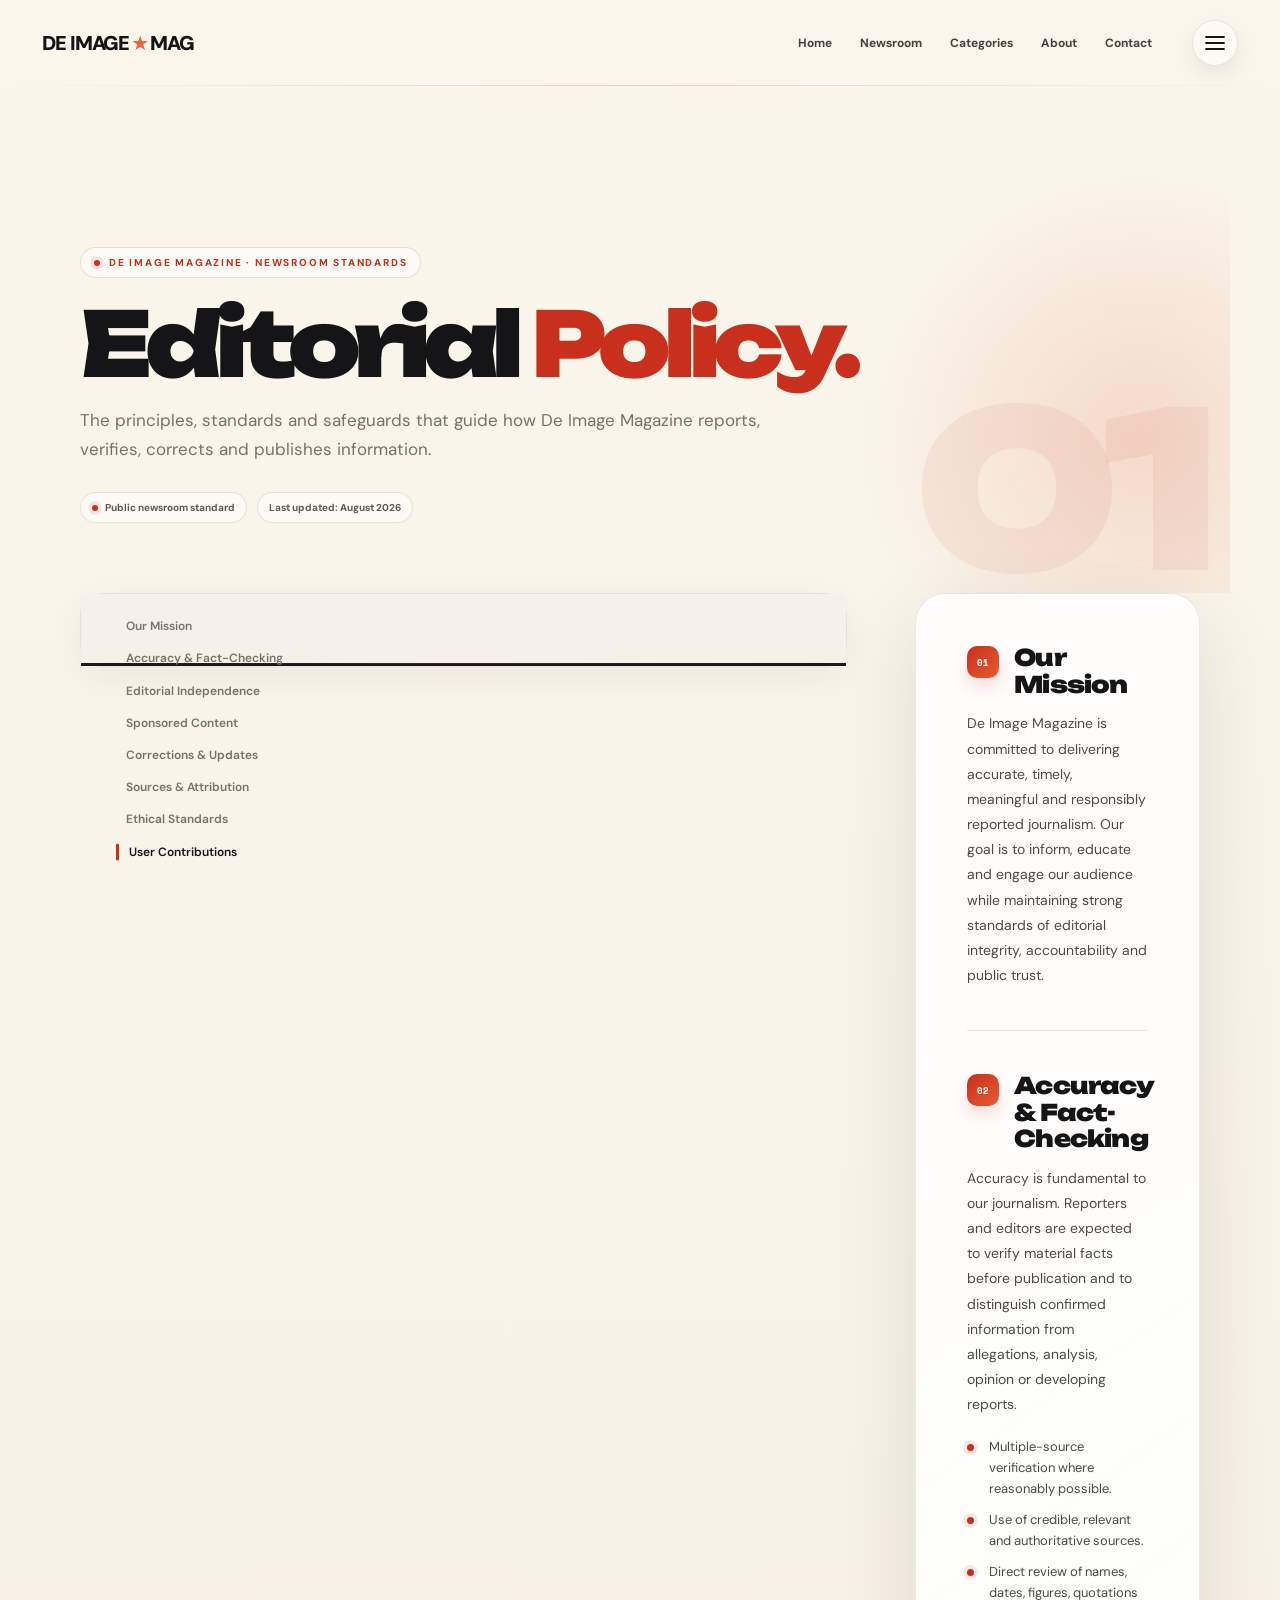
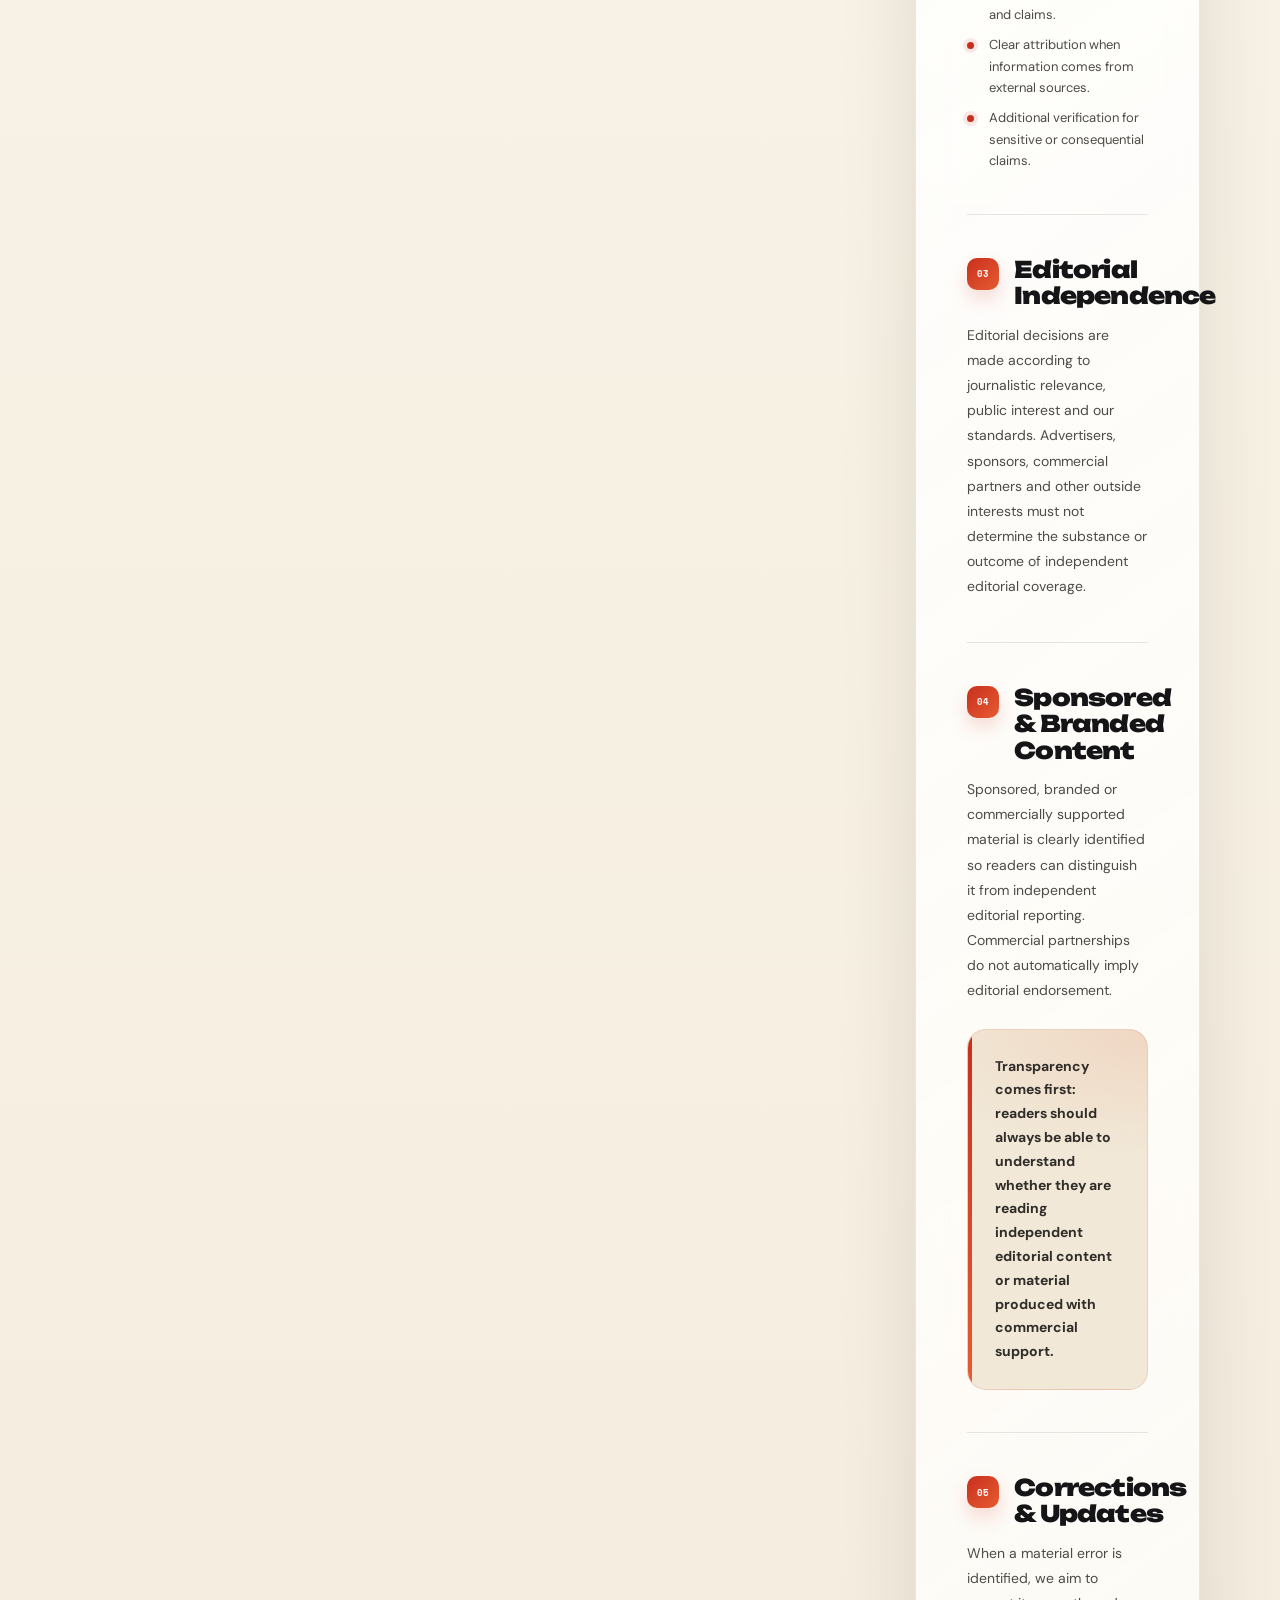
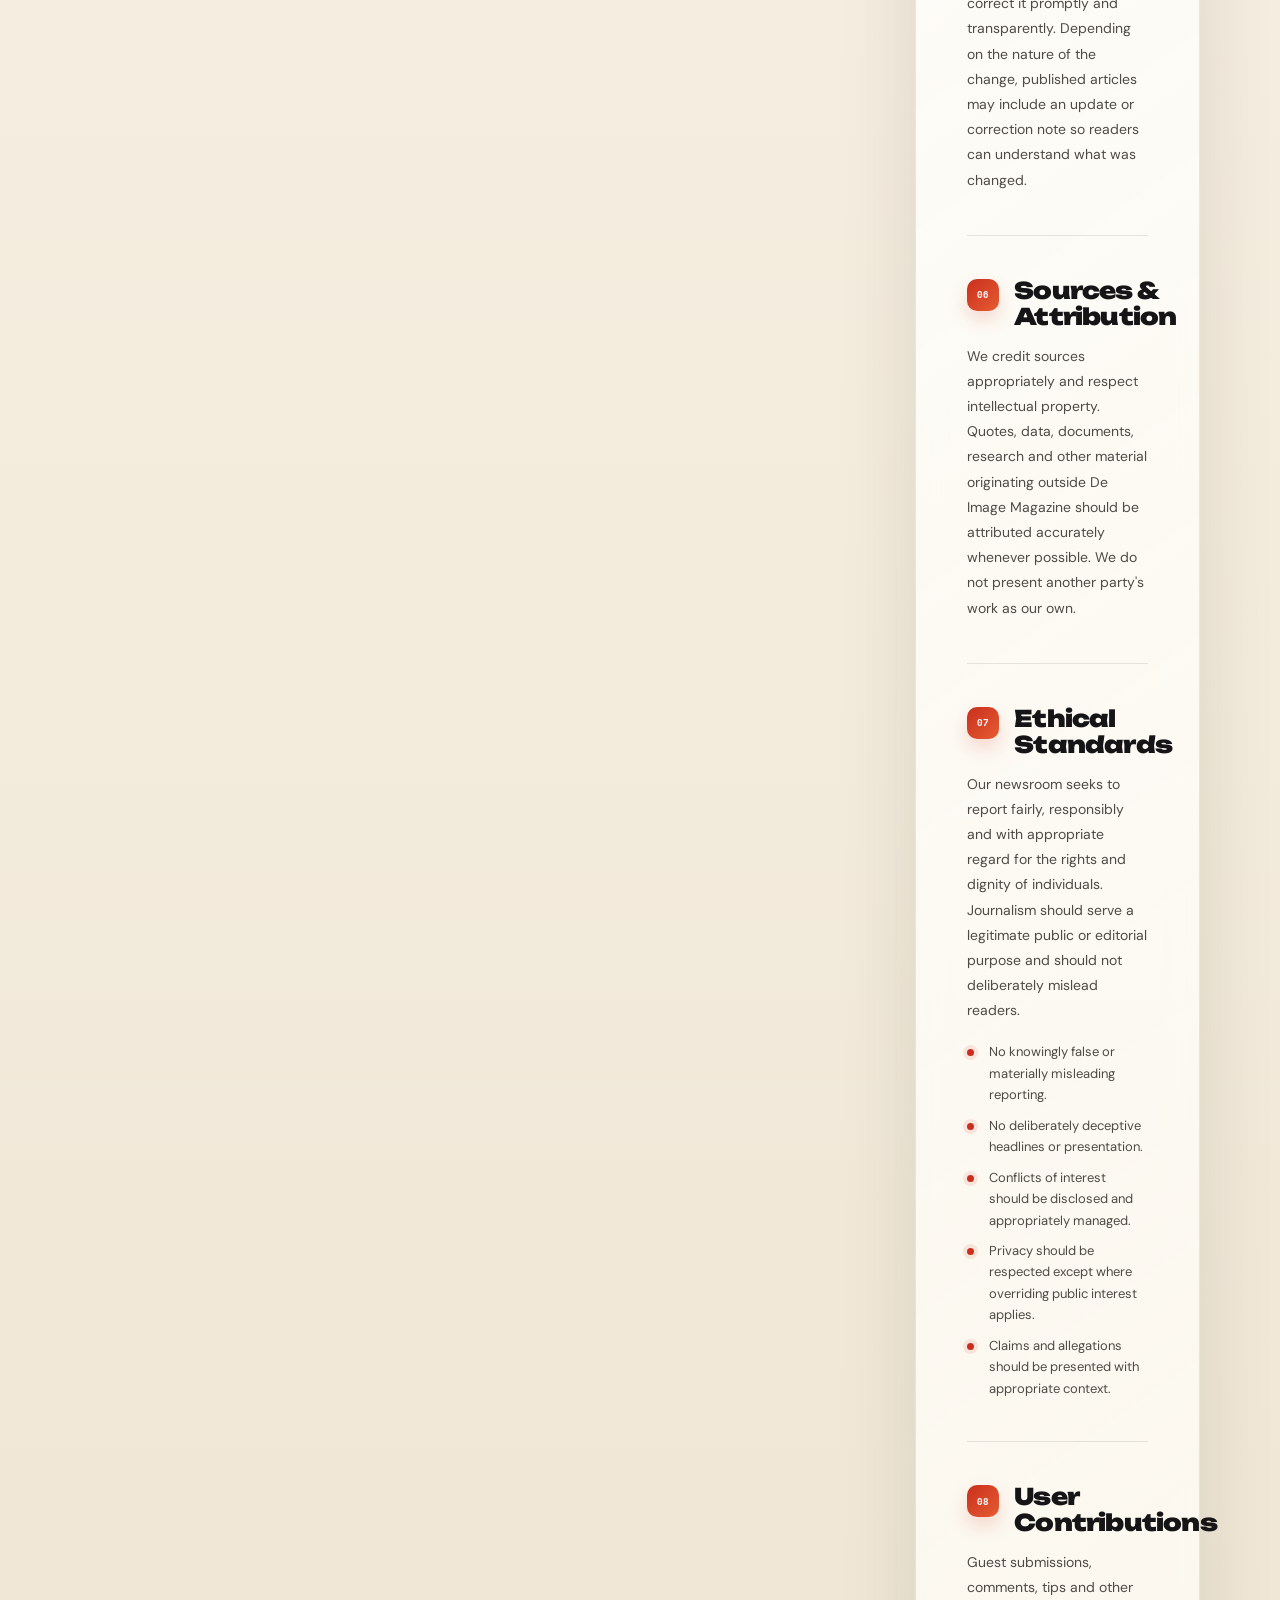
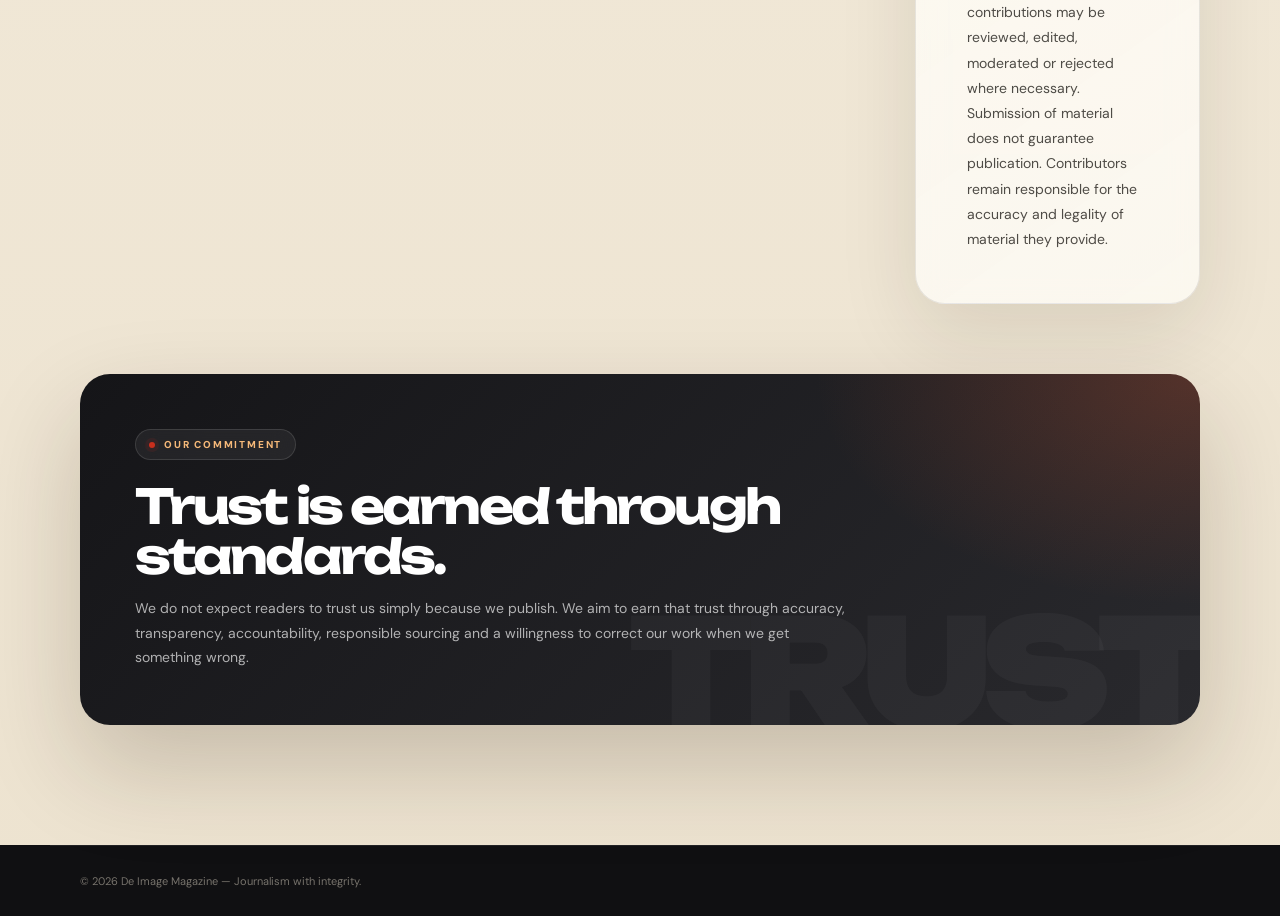
==== commit 13d5ed69: "Update index.html" ====
--- a/editorial-policy/index.html
+++ b/editorial-policy/index.html
@@ -5,215 +5,1273 @@
 <meta name="viewport" content="width=device-width, initial-scale=1.0">
 
 <title>Editorial Policy | De Image Magazine — Standards, Ethics & Accuracy</title>
-
-<meta name="description" content="Read De Image Magazine’s editorial policy. Learn about our commitment to accuracy, fact-checking, independence, transparency, and ethical journalism standards.">
+<meta name="description" content="Read De Image Magazine's editorial policy. Learn about our commitment to accuracy, fact-checking, independence, transparency, corrections, and ethical journalism standards.">
 <meta name="keywords" content="editorial policy Nigeria, journalism standards, media ethics, fact checking policy, De Image Magazine editorial guidelines">
+<meta name="author" content="De Image Magazine">
+<meta name="robots" content="index, follow, max-image-preview:large, max-snippet:-1, max-video-preview:-1">
+<meta name="googlebot" content="index, follow, max-image-preview:large, max-snippet:-1, max-video-preview:-1">
+<link rel="canonical" href="https://www.deimage.com.ng/editorial-policy/">
 
 <meta property="og:title" content="Editorial Policy — De Image Magazine">
-<meta property="og:description" content="Our commitment to credible journalism, accuracy, and ethical reporting.">
+<meta property="og:description" content="Our commitment to credible journalism, accuracy, independence, transparency, and ethical reporting.">
 <meta property="og:type" content="website">
-<meta property="og:image" content="https://dummyimage.com/1200x630/020617/ffffff&text=EDITORIAL+POLICY">
+<meta property="og:site_name" content="De Image Magazine">
+<meta property="og:locale" content="en_NG">
+<meta property="og:url" content="https://www.deimage.com.ng/editorial-policy/">
+<meta property="og:image" content="https://www.deimage.com.ng/assets/editorial-policy-og.jpg">
+<meta property="og:image:alt" content="De Image Magazine Editorial Policy">
 
 <meta name="twitter:card" content="summary_large_image">
 <meta name="twitter:title" content="Editorial Policy — De Image Magazine">
-<meta name="twitter:description" content="How we ensure accuracy, independence, and trust in our reporting.">
-<meta name="twitter:image" content="https://dummyimage.com/1200x630/020617/ffffff&text=EDITORIAL+POLICY">
+<meta name="twitter:description" content="How De Image Magazine ensures accuracy, independence, transparency, and trust in its journalism.">
+<meta name="twitter:image" content="https://www.deimage.com.ng/assets/editorial-policy-og.jpg">
 
 <link rel="preconnect" href="https://fonts.googleapis.com">
 <link rel="preconnect" href="https://fonts.gstatic.com" crossorigin>
-
-<link href="https://fonts.googleapis.com/css2?family=Unbounded:wght@400;700;900&family=Space+Mono&display=swap" rel="stylesheet">
+<link href="https://fonts.googleapis.com/css2?family=DM+Sans:wght@400;500;600;700;800&family=Unbounded:wght@400;700;900&family=Space+Mono&display=swap" rel="stylesheet">
 
 <link rel="stylesheet" href="../style.css">
 <link rel="stylesheet" href="../css/globalfont.css">
 <link rel="stylesheet" href="../css/menu.css">
 
+<script type="application/ld+json">
+{
+  "@context":"https://schema.org",
+  "@type":"WebPage",
+  "@id":"https://www.deimage.com.ng/editorial-policy/#webpage",
+  "url":"https://www.deimage.com.ng/editorial-policy/",
+  "name":"Editorial Policy | De Image Magazine",
+  "description":"Editorial standards, ethics, accuracy, independence, corrections and transparency policy for De Image Magazine.",
+  "isPartOf":{"@type":"WebSite","@id":"https://www.deimage.com.ng/#website","name":"De Image Magazine","url":"https://www.deimage.com.ng/"},
+  "publisher":{"@type":"Organization","@id":"https://www.deimage.com.ng/#organization","name":"De Image Magazine","url":"https://www.deimage.com.ng/"},
+  "inLanguage":"en-NG"
+}
+</script>
+
 <style>
-
-/* ================= HERO ================= */
-.ep-hero {
-  max-width: 900px;
-  margin: 120px auto 40px;
-  padding: 0 20px;
-}
-
-.ep-hero h1 {
-  font-family: 'Unbounded';
-  font-size: clamp(2rem, 5vw, 3rem);
+:root{
+  --ep-bg:#f6f1e6;
+  --ep-paper:#fffdf7;
+  --ep-paper-2:#f1e8d7;
+  --ep-ink:#151518;
+  --ep-ink-2:#28282c;
+  --ep-text:#4e4b46;
+  --ep-muted:#77736b;
+  --ep-line:rgba(21,21,24,.10);
+  --ep-orange:#c92f1d;
+  --ep-orange-2:#e65c32;
+  --ep-orange-soft:rgba(201,47,29,.10);
+  --ep-shadow:0 28px 80px rgba(40,24,8,.11);
+  --ep-shadow-lg:0 42px 100px rgba(40,24,8,.20);
+  --ep-ease:cubic-bezier(.6,0,.2,1);
+}
+
+*{box-sizing:border-box}
+html{scroll-behavior:smooth;background:var(--ep-bg)}
+body{margin:0;min-height:100vh;background:radial-gradient(900px 520px at 50% -5%,rgba(255,255,255,.9),transparent 68%),linear-gradient(180deg,#faf6ec 0%,#f5eee0 54%,#ede3d0 100%);color:var(--ep-ink);font-family:"DM Sans",system-ui,sans-serif;-webkit-font-smoothing:antialiased;text-rendering:optimizeLegibility;overflow-x:hidden}
+body::before{content:"";position:fixed;inset:0;z-index:-1;pointer-events:none;opacity:.025;background-image:url("data:image/svg+xml;utf8,<svg xmlns='http://www.w3.org/2000/svg' width='180' height='180'><filter id='n'><feTurbulence type='fractalNoise' baseFrequency='.8' numOctaves='2' stitchTiles='stitch'/></filter><rect width='100%' height='100%' filter='url(%23n)' opacity='.7'/></svg>")}
+::selection{background:var(--ep-orange);color:#fff}
+
+/* =========================================================
+   DRAWER X — integrates with the existing menu.js component
+========================================================= */
+.ep-drawer-close{position:absolute;top:14px;right:14px;z-index:10050;width:44px;height:44px;display:inline-flex;align-items:center;justify-content:center;border:1px solid rgba(21,21,24,.11);border-radius:50%;background:rgba(255,253,247,.95);color:var(--ep-ink);box-shadow:0 12px 28px rgba(0,0,0,.12),inset 0 1px 0 rgba(255,255,255,.85);backdrop-filter:blur(14px);-webkit-backdrop-filter:blur(14px);cursor:pointer;opacity:0;visibility:hidden;transform:scale(.86) rotate(-8deg);transition:opacity .25s ease,visibility .25s ease,transform .35s var(--ep-ease),background .25s ease,color .25s ease}
+.ep-drawer-close.is-visible{opacity:1;visibility:visible;transform:scale(1) rotate(0)}
+.ep-drawer-close:hover{background:var(--ep-ink);color:#fff;transform:scale(1.04)}
+.ep-drawer-close:active{transform:scale(.93)}
+.ep-drawer-close:focus-visible{outline:3px solid rgba(201,47,29,.25);outline-offset:3px}
+.ep-drawer-close svg{width:19px;height:19px}
+
+
+/* =========================================================
+   INLINE GLOBAL NAVIGATION
+========================================================= */
+
+html.menu-open,
+body.menu-open {
+  overflow: hidden;
+}
+
+.di-nav {
+  position: fixed;
+  top: 0;
+  left: 0;
+  right: 0;
+  z-index: 9000;
+
+  min-height: 86px;
+  padding: 0 42px;
+
+  display: flex;
+  align-items: center;
+  justify-content: space-between;
+  gap: 30px;
+
+  background: rgba(250, 246, 236, .84);
+  border-bottom: 1px solid transparent;
+
+  backdrop-filter: blur(20px) saturate(130%);
+  -webkit-backdrop-filter: blur(20px) saturate(130%);
+
+  transition:
+    min-height .35s var(--ep-ease),
+    background .35s ease,
+    border-color .35s ease,
+    box-shadow .35s ease;
+}
+
+.di-nav.scrolled {
+  min-height: 70px;
+  background: rgba(250, 246, 236, .96);
+  border-bottom-color: rgba(21,21,24,.09);
+  box-shadow: 0 12px 32px rgba(20, 10, 0, .08);
+}
+
+.di-nav-logo,
+.di-menu-brand,
+.di-menu-footer-brand {
+  color: #151518;
+  text-decoration: none;
   font-weight: 900;
+  letter-spacing: -.055em;
+  white-space: nowrap;
+}
+
+.di-nav-logo {
+  font-size: 20px;
+}
+
+.di-nav-logo span,
+.di-menu-brand span,
+.di-menu-footer-brand span {
+  color: #ee6338;
+  margin: 0 2px;
+}
+
+.di-nav-links {
+  display: flex;
+  align-items: center;
+  justify-content: center;
+  gap: 28px;
+  margin-left: auto;
+  margin-right: 10px;
+}
+
+.di-nav-links a {
+  position: relative;
+  color: #45433f;
+  text-decoration: none;
+  font-size: 12px;
+  font-weight: 700;
+  transition: color .25s ease;
+}
+
+.di-nav-links a::after {
+  content: "";
+  position: absolute;
+  left: 0;
+  right: 0;
+  bottom: -9px;
+  height: 2px;
+  border-radius: 999px;
+  background: #c92f1d;
+  transform: scaleX(0);
+  transform-origin: center;
+  transition: transform .3s var(--ep-ease);
+}
+
+.di-nav-links a:hover {
+  color: #151518;
+}
+
+.di-nav-links a:hover::after {
+  transform: scaleX(1);
+}
+
+.di-menu-toggle {
+  width: 46px;
+  height: 46px;
+  padding: 0;
+
+  display: inline-flex;
+  align-items: center;
+  justify-content: center;
+
+  border: 1px solid rgba(21,21,24,.10);
+  border-radius: 50%;
+
+  background: rgba(255,253,247,.72);
+  color: #151518;
+
+  cursor: pointer;
+
+  box-shadow:
+    0 9px 22px rgba(25, 13, 2, .07),
+    inset 0 1px 0 rgba(255,255,255,.8);
+
+  transition:
+    transform .35s var(--ep-ease),
+    background .25s ease,
+    color .25s ease,
+    border-color .25s ease;
+}
+
+.di-menu-toggle:hover {
+  transform: translateY(-2px);
+  background: #151518;
+  color: #fff;
+}
+
+.di-menu-toggle svg {
+  overflow: visible;
+}
+
+.di-menu-toggle .line {
+  fill: none;
+  stroke: currentColor;
+  stroke-width: 6;
+  stroke-linecap: round;
+  transform-origin: 50% 50%;
+  transition:
+    transform .35s var(--ep-ease),
+    opacity .25s ease;
+}
+
+.di-menu-toggle.active .top {
+  transform: translateY(20px) rotate(45deg);
+}
+
+.di-menu-toggle.active .middle {
+  opacity: 0;
+}
+
+.di-menu-toggle.active .bottom {
+  transform: translateY(-20px) rotate(-45deg);
+}
+
+.di-menu-overlay {
+  position: fixed;
+  inset: 0;
+  z-index: 8998;
+
+  background: rgba(10, 10, 12, .50);
+
+  opacity: 0;
+  visibility: hidden;
+  pointer-events: none;
+
+  backdrop-filter: blur(4px);
+  -webkit-backdrop-filter: blur(4px);
+
+  transition:
+    opacity .35s ease,
+    visibility .35s ease;
+}
+
+.di-menu-overlay.active {
+  opacity: 1;
+  visibility: visible;
+  pointer-events: auto;
+}
+
+.di-mobile-menu {
+  position: fixed;
+  top: 0;
+  right: 0;
+  bottom: 0;
+  z-index: 9001;
+
+  width: min(440px, 92vw);
+
+  display: flex;
+  flex-direction: column;
+
+  overflow: hidden;
+
+  color: #171719;
+
+  background:
+    radial-gradient(
+      500px 350px at 100% 0%,
+      rgba(230,92,50,.13),
+      transparent 68%
+    ),
+    #fbf7ed;
+
+  border-left: 1px solid rgba(21,21,24,.10);
+  box-shadow: -30px 0 90px rgba(0,0,0,.16);
+
+  transform: translate3d(105%, 0, 0);
+  visibility: hidden;
+
+  transition:
+    transform .55s var(--ep-ease),
+    visibility .55s ease;
+}
+
+.di-mobile-menu.open {
+  transform: translate3d(0, 0, 0);
+  visibility: visible;
+}
+
+.di-menu-header {
+  min-height: 82px;
+  padding: 0 18px 0 25px;
+
+  display: flex;
+  align-items: center;
+  justify-content: space-between;
+  gap: 20px;
+
+  flex: 0 0 auto;
+
+  border-bottom: 1px solid rgba(21,21,24,.10);
+}
+
+.di-menu-brand {
+  font-size: 17px;
+}
+
+.di-menu-close {
+  width: 45px;
+  height: 45px;
+  flex: 0 0 auto;
+
+  display: inline-flex;
+  align-items: center;
+  justify-content: center;
+
+  border: 1px solid rgba(21,21,24,.11);
+  border-radius: 50%;
+
+  background: #151518;
+  color: #fff;
+
+  cursor: pointer;
+
+  box-shadow:
+    0 12px 28px rgba(0,0,0,.17),
+    inset 0 1px 0 rgba(255,255,255,.12);
+
+  transition:
+    transform .35s var(--ep-ease),
+    background .25s ease,
+    color .25s ease;
+}
+
+.di-menu-close:hover {
+  transform: rotate(90deg) scale(1.04);
+  background: #c92f1d;
+}
+
+.di-menu-close:active {
+  transform: scale(.92);
+}
+
+.di-menu-close:focus-visible,
+.di-menu-toggle:focus-visible {
+  outline: 3px solid rgba(201,47,29,.25);
+  outline-offset: 3px;
+}
+
+.di-menu-content {
+  flex: 1 1 auto;
+  min-height: 0;
+  overflow-y: auto;
+  overscroll-behavior: contain;
+
+  padding: 26px 25px 34px;
+
+  scrollbar-width: thin;
+  scrollbar-color: rgba(21,21,24,.20) transparent;
+}
+
+.di-menu-content::-webkit-scrollbar {
+  width: 5px;
+}
+
+.di-menu-content::-webkit-scrollbar-thumb {
+  background: rgba(21,21,24,.20);
+  border-radius: 999px;
+}
+
+.di-menu-group {
+  display: flex;
+  flex-direction: column;
+}
+
+.di-menu-title {
   margin-bottom: 10px;
-}
-
-.ep-hero p {
+  color: #a09a90;
+  font-size: 9px;
+  font-weight: 900;
+  letter-spacing: .18em;
+  text-transform: uppercase;
+}
+
+.di-menu-group a {
+  position: relative;
+
+  display: flex;
+  align-items: center;
+
+  min-height: 38px;
+  padding: 4px 10px 4px 0;
+
+  color: #29282a;
+  text-decoration: none;
+
   font-size: 14px;
-  color: #64748b;
-}
-
-/* ================= CONTENT ================= */
-.ep-container {
-  max-width: 900px;
-  margin: 40px auto 100px;
-  padding: 0 20px;
-}
-
-.ep-section {
-  margin-bottom: 40px;
-}
-
-.ep-section h2 {
-  font-size: 18px;
-  font-weight: 900;
-  margin-bottom: 10px;
-}
-
-.ep-section p {
+  font-weight: 700;
+  letter-spacing: -.01em;
+
+  transition:
+    color .25s ease,
+    transform .25s var(--ep-ease);
+}
+
+.di-menu-group a::after {
+  content: "↗";
+  margin-left: auto;
+  color: #b5aea3;
+  font-size: 12px;
+  opacity: 0;
+  transform: translateX(-5px);
+  transition:
+    opacity .25s ease,
+    transform .25s var(--ep-ease);
+}
+
+.di-menu-group a:hover,
+.di-menu-group a:focus-visible {
+  color: #c92f1d;
+  transform: translateX(5px);
+  outline: none;
+}
+
+.di-menu-group a:hover::after,
+.di-menu-group a:focus-visible::after {
+  opacity: 1;
+  transform: translateX(0);
+}
+
+.di-menu-divider {
+  height: 1px;
+  margin: 22px 0;
+  background:
+    linear-gradient(
+      90deg,
+      rgba(21,21,24,.12),
+      rgba(21,21,24,.03)
+    );
+}
+
+.di-menu-footer {
+  flex: 0 0 auto;
+  padding: 20px 25px 23px;
+  background: rgba(21,21,24,.97);
+  color: #fff;
+  border-top: 1px solid rgba(255,255,255,.08);
+}
+
+.di-menu-footer-brand {
+  color: #fff;
   font-size: 14px;
-  color: #475569;
-  line-height: 1.7;
-}
-
-.ep-section ul {
-  margin-top: 10px;
-  padding-left: 18px;
-}
-
-.ep-section li {
-  font-size: 14px;
-  color: #475569;
-  margin-bottom: 6px;
-}
-
-/* ================= PRINCIPLE BOX ================= */
-.ep-highlight {
-  background: #f8fafc;
-  border: 1px solid #e2e8f0;
-  padding: 18px;
-  border-radius: 12px;
-  font-size: 14px;
-  color: #334155;
-  margin-top: 20px;
-}
-
-/* ================= DIVIDER ================= */
-.ep-divider {
-  height: 1px;
-  background: #e5e7eb;
-  margin: 40px 0;
-}
-
+  margin-bottom: 7px;
+}
+
+.di-menu-footer-copy {
+  color: rgba(255,255,255,.58);
+  font-size: 11px;
+  line-height: 1.55;
+}
+
+.di-menu-footer-year {
+  margin-top: 14px;
+  color: rgba(255,255,255,.34);
+  font-family: "Space Mono", monospace;
+  font-size: 8px;
+  letter-spacing: .08em;
+  text-transform: uppercase;
+}
+
+/* =========================================================
+   MOBILE PAGE FIXES
+========================================================= */
+
+@media (max-width: 900px) {
+  .di-nav {
+    min-height: 76px;
+    padding: 0 20px;
+  }
+
+  .di-nav.scrolled {
+    min-height: 68px;
+  }
+
+  .di-nav-links {
+    display: none;
+  }
+
+  .di-nav-logo {
+    font-size: 19px;
+  }
+
+  .ep-hero {
+    padding-top: 125px;
+  }
+
+  .ep-index nav {
+    grid-template-columns: 1fr 1fr;
+  }
+}
+
+@media (max-width: 650px) {
+  .di-nav {
+    min-height: 76px;
+    padding: 0 16px 0 18px;
+  }
+
+  .di-nav-logo {
+    font-size: clamp(16px, 4.8vw, 20px);
+  }
+
+  .di-menu-toggle {
+    width: 44px;
+    height: 44px;
+  }
+
+  .di-mobile-menu {
+    width: min(410px, 94vw);
+  }
+
+  .di-menu-header {
+    min-height: 74px;
+    padding-left: 19px;
+    padding-right: 14px;
+  }
+
+  .di-menu-content {
+    padding: 22px 19px 30px;
+  }
+
+  .di-menu-footer {
+    padding: 17px 19px 20px;
+  }
+
+  .ep-hero {
+    min-height: auto;
+    padding: 125px 18px 54px;
+  }
+
+  .ep-hero::after {
+    right: -5px;
+    bottom: 12px;
+    font-size: 120px;
+  }
+
+  .ep-hero-inner {
+    width: 100%;
+  }
+
+  .ep-kicker {
+    margin-bottom: 18px;
+    font-size: 8px;
+  }
+
+  .ep-hero h1 {
+    position: relative;
+    z-index: 3;
+    display: block;
+    color: #151518 !important;
+    font-size: clamp(2.25rem, 12.5vw, 4rem);
+    line-height: .98;
+    margin-bottom: 16px;
+  }
+
+  .ep-hero p {
+    position: relative;
+    z-index: 3;
+  }
+
+  .ep-meta {
+    position: relative;
+    z-index: 3;
+    gap: 8px;
+    margin-top: 22px;
+  }
+
+  .ep-meta span {
+    font-size: 8px;
+    padding: 7px 9px;
+  }
+
+  .ep-index {
+    width: 100%;
+    overflow: hidden;
+  }
+
+  .ep-index nav {
+    display: grid;
+    grid-template-columns: 1fr;
+    gap: 0;
+  }
+
+  .ep-index a {
+    min-height: 35px;
+    padding: 7px 0 7px 13px;
+    white-space: normal;
+  }
+
+  .ep-policy {
+    overflow: hidden;
+  }
+}
+
+@media (max-width: 430px) {
+  .di-nav-logo {
+    font-size: 17px;
+  }
+
+  .di-menu-toggle {
+    width: 42px;
+    height: 42px;
+  }
+
+  .di-mobile-menu {
+    width: 100%;
+  }
+
+  .ep-hero {
+    padding-left: 15px;
+    padding-right: 15px;
+  }
+
+  .ep-kicker {
+    max-width: 100%;
+  }
+
+  .ep-meta span {
+    max-width: 100%;
+  }
+
+  .ep-policy {
+    padding-left: 17px;
+    padding-right: 17px;
+  }
+}
+
+/* =========================================================
+   HERO
+========================================================= */
+.ep-hero{position:relative;max-width:1180px;min-height:440px;margin:0 auto;padding:175px 30px 70px;display:flex;align-items:flex-end;overflow:hidden}
+.ep-hero::before{content:"";position:absolute;width:560px;height:560px;right:-190px;top:85px;border-radius:50%;background:radial-gradient(circle,rgba(230,92,50,.18),transparent 68%);filter:blur(16px);pointer-events:none}
+.ep-hero::after{content:"01";position:absolute;right:25px;bottom:18px;color:rgba(201,47,29,.065);font-family:"Unbounded",sans-serif;font-size:clamp(100px,17vw,230px);font-weight:900;line-height:.8;letter-spacing:-.08em;pointer-events:none}
+.ep-hero-inner{position:relative;z-index:2;max-width:930px}
+.ep-kicker{display:inline-flex;align-items:center;gap:9px;width:max-content;margin-bottom:22px;padding:8px 13px;border:1px solid rgba(201,47,29,.16);border-radius:999px;background:rgba(255,255,255,.52);color:var(--ep-orange);font-size:10px;font-weight:800;letter-spacing:.18em;text-transform:uppercase;backdrop-filter:blur(12px);-webkit-backdrop-filter:blur(12px)}
+.ep-kicker::before{content:"";width:6px;height:6px;border-radius:50%;background:var(--ep-orange);box-shadow:0 0 0 4px rgba(201,47,29,.10)}
+.ep-hero h1{margin:0 0 18px;font-family:"Unbounded",sans-serif;font-size:clamp(2.4rem,7vw,6.4rem);font-weight:900;line-height:.98;letter-spacing:-.075em}
+.ep-hero h1 em{color:var(--ep-orange);font-style:normal}
+.ep-hero p{max-width:710px;margin:0;color:var(--ep-muted);font-size:clamp(14px,1.5vw,17px);line-height:1.72}
+.ep-meta{display:flex;align-items:center;flex-wrap:wrap;gap:10px;margin-top:28px}
+.ep-meta span{display:inline-flex;align-items:center;gap:7px;padding:8px 11px;border:1px solid var(--ep-line);border-radius:999px;background:rgba(255,255,255,.48);color:#5e5a53;font-size:10px;font-weight:700}
+.ep-meta .live-dot{width:6px;height:6px;padding:0;border:0;border-radius:50%;background:var(--ep-orange);box-shadow:0 0 0 4px rgba(201,47,29,.10)}
+
+/* =========================================================
+   CONTENT
+========================================================= */
+.ep-container{max-width:1180px;margin:0 auto 120px;padding:0 30px}
+.ep-layout{display:grid;grid-template-columns:minmax(0,1fr) 285px;gap:68px;align-items:start}
+.ep-index{position:sticky;top:105px;padding:23px;border:1px solid var(--ep-line);border-radius:22px;background:rgba(255,253,247,.70);box-shadow:0 12px 35px rgba(40,24,8,.055);backdrop-filter:blur(16px);-webkit-backdrop-filter:blur(16px)}
+.ep-index-label{margin-bottom:14px;color:var(--ep-orange);font-size:9px;font-weight:800;letter-spacing:.18em;text-transform:uppercase}
+.ep-index nav{display:block}
+.ep-index a{position:relative;display:block;padding:8px 0 8px 13px;color:var(--ep-muted);text-decoration:none;font-size:12px;font-weight:600;line-height:1.35;transition:color .25s ease,transform .25s ease}
+.ep-index a::before{content:"";position:absolute;left:0;top:50%;width:3px;height:0;border-radius:999px;background:var(--ep-orange);transform:translateY(-50%);transition:height .25s ease}
+.ep-index a:hover,.ep-index a.active{color:var(--ep-ink);transform:translateX(3px)}
+.ep-index a.active::before{height:17px}
+
+.ep-policy{min-width:0;padding:clamp(25px,4vw,52px);border:1px solid rgba(21,21,24,.09);border-radius:30px;background:linear-gradient(145deg,rgba(255,255,255,.90),rgba(255,253,247,.75));box-shadow:var(--ep-shadow);backdrop-filter:blur(14px);-webkit-backdrop-filter:blur(14px)}
+.ep-section{position:relative;padding:0 0 42px;scroll-margin-top:95px}
+.ep-section+.ep-section{padding-top:42px;border-top:1px solid var(--ep-line)}
+.ep-section:last-child{padding-bottom:0}
+.ep-section-head{display:flex;align-items:flex-start;gap:15px;margin-bottom:13px}
+.ep-number{flex:0 0 auto;width:32px;height:32px;display:inline-flex;align-items:center;justify-content:center;margin-top:1px;border-radius:10px;background:linear-gradient(135deg,var(--ep-orange),var(--ep-orange-2));color:#fff;font-family:"Space Mono",monospace;font-size:9px;font-weight:700;box-shadow:0 9px 18px rgba(201,47,29,.17)}
+.ep-section h2{margin:0;color:var(--ep-ink);font-size:clamp(18px,2vw,23px);font-weight:900;line-height:1.15;letter-spacing:-.035em}
+.ep-section p{margin:0;color:var(--ep-text);font-size:14px;line-height:1.8}
+.ep-section ul{display:grid;gap:9px;margin:18px 0 0;padding:0;list-style:none}
+.ep-section li{position:relative;padding-left:22px;color:var(--ep-text);font-size:13px;line-height:1.65}
+.ep-section li::before{content:"";position:absolute;left:0;top:.62em;width:7px;height:7px;border-radius:50%;background:var(--ep-orange);box-shadow:0 0 0 4px var(--ep-orange-soft)}
+
+.ep-highlight{position:relative;overflow:hidden;margin-top:25px;padding:25px 27px;border:1px solid rgba(201,47,29,.13);border-radius:19px;background:radial-gradient(350px 180px at 100% 0%,rgba(230,92,50,.12),transparent 70%),#f1e8d7;color:#302d29;font-size:14px;line-height:1.7;font-weight:700}
+.ep-highlight::before{content:"";position:absolute;left:0;top:0;bottom:0;width:4px;background:linear-gradient(180deg,var(--ep-orange),var(--ep-orange-2))}
+
+.ep-commitment{position:relative;overflow:hidden;margin-top:70px;padding:clamp(30px,5vw,55px);border-radius:30px;background:radial-gradient(550px 330px at 100% 0%,rgba(230,92,50,.25),transparent 70%),linear-gradient(135deg,#151518,#29292d);color:#fff;box-shadow:var(--ep-shadow-lg)}
+.ep-commitment::after{content:"TRUST";position:absolute;right:-10px;bottom:-22px;color:rgba(255,255,255,.035);font-family:"Unbounded",sans-serif;font-size:clamp(70px,12vw,150px);font-weight:900;line-height:1;letter-spacing:-.08em}
+.ep-commitment-inner{position:relative;z-index:2;max-width:720px}
+.ep-commitment .ep-kicker{color:#f6b979;background:rgba(255,255,255,.06);border-color:rgba(255,255,255,.12)}
+.ep-commitment h2{margin:0 0 15px;font-family:"Unbounded",sans-serif;font-size:clamp(28px,4vw,48px);line-height:1.03;letter-spacing:-.06em}
+.ep-commitment p{margin:0;color:rgba(255,255,255,.66);font-size:14px;line-height:1.75}
+
+footer{background:#101012}
+footer .footer-bottom{max-width:1180px;margin:0 auto;padding:28px 30px;border-top:1px solid rgba(255,255,255,.08);color:#77736c;font-size:11px}
+footer .footer-bottom p{margin:0}
+
+.ep-reveal{opacity:0;transform:translateY(22px);transition:opacity .75s var(--ep-ease),transform .75s var(--ep-ease)}
+.ep-reveal.is-visible{opacity:1;transform:translateY(0)}
+
+@media(max-width:900px){
+  .ep-layout{grid-template-columns:1fr;gap:30px}
+  .ep-index{position:relative;top:auto;order:-1}
+  .ep-index nav{display:grid;grid-template-columns:repeat(2,1fr);gap:2px 16px}
+}
+
+@media(max-width:650px){
+  .ep-hero{min-height:500px;padding:145px 19px 50px}
+  .ep-hero h1{font-size:clamp(2.15rem,12vw,4rem)}
+  .ep-hero p{font-size:13px}
+  .ep-container{margin-bottom:80px;padding:0 15px}
+  .ep-layout{gap:18px}
+  .ep-index{padding:17px;border-radius:18px}
+  .ep-index nav{grid-template-columns:1fr 1fr}
+  .ep-policy{padding:23px 19px;border-radius:23px}
+  .ep-section{padding-bottom:34px}
+  .ep-section+.ep-section{padding-top:34px}
+  .ep-section-head{gap:11px}
+  .ep-number{width:29px;height:29px;border-radius:9px}
+  .ep-section p{font-size:13px;line-height:1.75}
+  .ep-section li{font-size:12px}
+  .ep-highlight{padding:21px 20px;font-size:13px}
+  .ep-commitment{margin-top:45px;padding:31px 23px;border-radius:23px}
+  .ep-commitment h2{font-size:29px}
+  .ep-commitment p{font-size:13px}
+  footer .footer-bottom{padding:24px 18px;text-align:center}
+  .ep-drawer-close{top:12px;right:12px;width:42px;height:42px}
+}
+
+@media(prefers-reduced-motion:reduce){
+  html{scroll-behavior:auto}
+  *,*::before,*::after{animation-duration:.01ms!important;animation-iteration-count:1!important;transition-duration:.01ms!important}
+  .ep-reveal{opacity:1;transform:none}
+}
 </style>
-
 </head>
 
 <body>
 
-<div id="menu-container"></div>
-
-<!-- HERO -->
-<section class="ep-hero">
-  <h1>Editorial Policy</h1>
-  <p>Last updated: March 2026</p>
-</section>
-
-<!-- CONTENT -->
-<section class="ep-container">
-
-  <div class="ep-section">
-    <h2>1. Our Mission</h2>
-    <p>
-      De Image Magazine is committed to delivering accurate, timely, and meaningful journalism.
-      Our goal is to inform, educate, and engage a global audience while maintaining the highest standards of editorial integrity.
-    </p>
+
+<!-- =========================================================
+     DE IMAGE MAGAZINE
+     INLINE GLOBAL NAVIGATION
+========================================================== -->
+
+<nav class="di-nav" id="siteNav" aria-label="Primary navigation">
+
+  <a href="/" class="di-nav-logo" aria-label="De Image Magazine home">
+    DE IMAGE<span>★</span>MAG
+  </a>
+
+  <div class="di-nav-links" aria-label="Desktop navigation">
+    <a href="/">Home</a>
+    <a href="/newsfeed/">Newsroom</a>
+    <a href="/categories/">Categories</a>
+    <a href="/about/">About</a>
+    <a href="/contact/">Contact</a>
   </div>
 
-  <div class="ep-section">
-    <h2>2. Accuracy & Fact-Checking</h2>
-    <p>
-      We prioritize accuracy in all content we publish. Our editorial team verifies information through credible sources
-      and cross-checks facts before publication.
-    </p>
-    <ul>
-      <li>Multiple-source verification where applicable</li>
-      <li>Use of credible and authoritative references</li>
-      <li>Continuous review of published content</li>
-    </ul>
+  <button
+    class="di-menu-toggle"
+    id="menuToggle"
+    type="button"
+    aria-label="Open menu"
+    aria-controls="mobileMenu"
+    aria-expanded="false"
+  >
+    <svg viewBox="0 0 100 100" width="30" height="30" aria-hidden="true">
+      <path class="line top" d="M 20,30 H 80"></path>
+      <path class="line middle" d="M 20,50 H 80"></path>
+      <path class="line bottom" d="M 20,70 H 80"></path>
+    </svg>
+  </button>
+
+</nav>
+
+<div class="di-menu-overlay" id="menuOverlay" aria-hidden="true"></div>
+
+<aside
+  class="di-mobile-menu"
+  id="mobileMenu"
+  aria-hidden="true"
+  aria-label="Mobile navigation"
+>
+  <div class="di-menu-header">
+
+    <a href="/" class="di-menu-brand" aria-label="De Image Magazine home">
+      DE IMAGE<span>★</span>MAG
+    </a>
+
+    <button
+      class="di-menu-close"
+      id="menuClose"
+      type="button"
+      aria-label="Close menu"
+      title="Close menu"
+    >
+      <svg viewBox="0 0 24 24" width="22" height="22" fill="none" aria-hidden="true">
+        <path d="M5 5L19 19" stroke="currentColor" stroke-width="2" stroke-linecap="round"></path>
+        <path d="M19 5L5 19" stroke="currentColor" stroke-width="2" stroke-linecap="round"></path>
+      </svg>
+    </button>
+
   </div>
 
-  <div class="ep-section">
-    <h2>3. Editorial Independence</h2>
-    <p>
-      Our editorial decisions are made independently of advertisers, sponsors, or external influences.
-      We maintain a clear separation between editorial content and advertising.
-    </p>
+  <div class="di-menu-content">
+
+    <div class="di-menu-group">
+      <div class="di-menu-title">Explore</div>
+      <a href="/">Home</a>
+      <a href="/newsfeed/">Newsroom</a>
+      <a href="/newsfeed/#latest">Latest Stories</a>
+      <a href="/categories/">All Categories</a>
+    </div>
+
+    <div class="di-menu-divider"></div>
+
+    <div class="di-menu-group">
+      <div class="di-menu-title">Categories</div>
+      <a href="/categories/?cat=General">General</a>
+      <a href="/categories/?cat=News">News</a>
+      <a href="/categories/?cat=Politics">Politics</a>
+      <a href="/categories/?cat=Business">Business</a>
+      <a href="/categories/?cat=Technology">Technology</a>
+      <a href="/categories/?cat=Culture">Culture</a>
+      <a href="/categories/?cat=Entertainment">Entertainment</a>
+      <a href="/categories/?cat=World">World</a>
+    </div>
+
+    <div class="di-menu-divider"></div>
+
+    <div class="di-menu-group">
+      <div class="di-menu-title">Publication</div>
+      <a href="/about/">About De Image</a>
+      <a href="/editorial-board/">Editorial Board</a>
+      <a href="/ceo/">Leadership / CEO</a>
+      <a href="/editorial-policy/">Editorial Policy</a>
+    </div>
+
+    <div class="di-menu-divider"></div>
+
+    <div class="di-menu-group">
+      <div class="di-menu-title">Work With Us</div>
+      <a href="/advertise/">Advertise</a>
+      <a href="/media-kit/">Media Kit</a>
+      <a href="/contact/">Contact</a>
+    </div>
+
+    <div class="di-menu-divider"></div>
+
+    <div class="di-menu-group">
+      <div class="di-menu-title">Legal</div>
+      <a href="/privacy/">Privacy Policy</a>
+      <a href="/terms/">Terms of Use</a>
+      <a href="/cookies/">Cookie Policy</a>
+    </div>
+
   </div>
 
-  <div class="ep-section">
-    <h2>4. Sponsored & Branded Content</h2>
-    <p>
-      Sponsored content is clearly labeled to ensure transparency. While such content may be created in collaboration
-      with partners, it must meet our editorial standards and provide value to readers.
-    </p>
-  </div>
-
-  <div class="ep-section">
-    <h2>5. Corrections & Updates</h2>
-    <p>
-      If an error is identified, we correct it promptly and transparently. Updated content may include a note indicating
-      changes or revisions.
-    </p>
-  </div>
-
-  <div class="ep-section">
-    <h2>6. Sources & Attribution</h2>
-    <p>
-      We credit sources appropriately and respect intellectual property. Quotes, data, and references are attributed
-      to their original sources whenever possible.
-    </p>
-  </div>
-
-  <div class="ep-section">
-    <h2>7. Ethical Standards</h2>
-    <p>
-      We adhere to ethical journalism practices, including fairness, balance, and accountability.
-    </p>
-    <ul>
-      <li>No misinformation or misleading headlines</li>
-      <li>No undisclosed conflicts of interest</li>
-      <li>Respect for individuals’ rights and privacy</li>
-    </ul>
-  </div>
-
-  <div class="ep-section">
-    <h2>8. User Contributions</h2>
-    <p>
-      Guest submissions, comments, or contributions must align with our editorial standards.
-      We reserve the right to edit or reject content that does not meet our guidelines.
-    </p>
-  </div>
-
-  <div class="ep-divider"></div>
-
-  <div class="ep-section">
-    <h2>Our Commitment</h2>
-    <p>
-      Trust is the foundation of our publication. We are committed to maintaining transparency,
-      accountability, and integrity in everything we publish.
-    </p>
-
-    <div class="ep-highlight">
-      We don’t just publish content — we uphold standards that define credible journalism.
+  <div class="di-menu-footer">
+    <div class="di-menu-footer-brand">
+      DE IMAGE<span>★</span>MAG
+    </div>
+
+    <div class="di-menu-footer-copy">
+      Independent digital journalism.
+      <br>
+      Nigeria · Africa · World
+    </div>
+
+    <div class="di-menu-footer-year">
+      © 2026 De Image Magazine
     </div>
   </div>
-
+</aside>
+
+
+<section class="ep-hero">
+  <div class="ep-hero-inner ep-reveal">
+    <div class="ep-kicker">De Image Magazine · Newsroom Standards</div>
+    <h1>Editorial <em>Policy.</em></h1>
+    <p>The principles, standards and safeguards that guide how De Image Magazine reports, verifies, corrects and publishes information.</p>
+    <div class="ep-meta">
+      <span><span class="live-dot" aria-hidden="true"></span> Public newsroom standard</span>
+      <span>Last updated: August 2026</span>
+    </div>
+  </div>
+</section>
+
+<section class="ep-container">
+  <div class="ep-layout">
+
+    <aside class="ep-index ep-reveal" aria-label="Editorial policy contents">
+      <div class="ep-index-label">On this page</div>
+      <nav>
+        <a href="#mission">Our Mission</a>
+        <a href="#accuracy">Accuracy & Fact-Checking</a>
+        <a href="#independence">Editorial Independence</a>
+        <a href="#sponsored">Sponsored Content</a>
+        <a href="#corrections">Corrections & Updates</a>
+        <a href="#sources">Sources & Attribution</a>
+        <a href="#ethics">Ethical Standards</a>
+        <a href="#contributions">User Contributions</a>
+      </nav>
+    </aside>
+
+    <article class="ep-policy">
+
+      <section class="ep-section ep-reveal" id="mission">
+        <div class="ep-section-head"><span class="ep-number">01</span><h2>Our Mission</h2></div>
+        <p>De Image Magazine is committed to delivering accurate, timely, meaningful and responsibly reported journalism. Our goal is to inform, educate and engage our audience while maintaining strong standards of editorial integrity, accountability and public trust.</p>
+      </section>
+
+      <section class="ep-section ep-reveal" id="accuracy">
+        <div class="ep-section-head"><span class="ep-number">02</span><h2>Accuracy & Fact-Checking</h2></div>
+        <p>Accuracy is fundamental to our journalism. Reporters and editors are expected to verify material facts before publication and to distinguish confirmed information from allegations, analysis, opinion or developing reports.</p>
+        <ul>
+          <li>Multiple-source verification where reasonably possible.</li>
+          <li>Use of credible, relevant and authoritative sources.</li>
+          <li>Direct review of names, dates, figures, quotations and claims.</li>
+          <li>Clear attribution when information comes from external sources.</li>
+          <li>Additional verification for sensitive or consequential claims.</li>
+        </ul>
+      </section>
+
+      <section class="ep-section ep-reveal" id="independence">
+        <div class="ep-section-head"><span class="ep-number">03</span><h2>Editorial Independence</h2></div>
+        <p>Editorial decisions are made according to journalistic relevance, public interest and our standards. Advertisers, sponsors, commercial partners and other outside interests must not determine the substance or outcome of independent editorial coverage.</p>
+      </section>
+
+      <section class="ep-section ep-reveal" id="sponsored">
+        <div class="ep-section-head"><span class="ep-number">04</span><h2>Sponsored & Branded Content</h2></div>
+        <p>Sponsored, branded or commercially supported material is clearly identified so readers can distinguish it from independent editorial reporting. Commercial partnerships do not automatically imply editorial endorsement.</p>
+        <div class="ep-highlight">Transparency comes first: readers should always be able to understand whether they are reading independent editorial content or material produced with commercial support.</div>
+      </section>
+
+      <section class="ep-section ep-reveal" id="corrections">
+        <div class="ep-section-head"><span class="ep-number">05</span><h2>Corrections & Updates</h2></div>
+        <p>When a material error is identified, we aim to correct it promptly and transparently. Depending on the nature of the change, published articles may include an update or correction note so readers can understand what was changed.</p>
+      </section>
+
+      <section class="ep-section ep-reveal" id="sources">
+        <div class="ep-section-head"><span class="ep-number">06</span><h2>Sources & Attribution</h2></div>
+        <p>We credit sources appropriately and respect intellectual property. Quotes, data, documents, research and other material originating outside De Image Magazine should be attributed accurately whenever possible. We do not present another party's work as our own.</p>
+      </section>
+
+      <section class="ep-section ep-reveal" id="ethics">
+        <div class="ep-section-head"><span class="ep-number">07</span><h2>Ethical Standards</h2></div>
+        <p>Our newsroom seeks to report fairly, responsibly and with appropriate regard for the rights and dignity of individuals. Journalism should serve a legitimate public or editorial purpose and should not deliberately mislead readers.</p>
+        <ul>
+          <li>No knowingly false or materially misleading reporting.</li>
+          <li>No deliberately deceptive headlines or presentation.</li>
+          <li>Conflicts of interest should be disclosed and appropriately managed.</li>
+          <li>Privacy should be respected except where overriding public interest applies.</li>
+          <li>Claims and allegations should be presented with appropriate context.</li>
+        </ul>
+      </section>
+
+      <section class="ep-section ep-reveal" id="contributions">
+        <div class="ep-section-head"><span class="ep-number">08</span><h2>User Contributions</h2></div>
+        <p>Guest submissions, comments, tips and other contributions may be reviewed, edited, moderated or rejected where necessary. Submission of material does not guarantee publication. Contributors remain responsible for the accuracy and legality of material they provide.</p>
+      </section>
+
+    </article>
+  </div>
+
+  <section class="ep-commitment ep-reveal">
+    <div class="ep-commitment-inner">
+      <div class="ep-kicker">Our Commitment</div>
+      <h2>Trust is earned through standards.</h2>
+      <p>We do not expect readers to trust us simply because we publish. We aim to earn that trust through accuracy, transparency, accountability, responsible sourcing and a willingness to correct our work when we get something wrong.</p>
+    </div>
+  </section>
 </section>
 
 <footer>
   <div class="footer-bottom">
-    <p>© 2026 De Image Magazine — Journalism with integrity.</p>
+    <p>&copy; 2026 De Image Magazine — Journalism with integrity.</p>
   </div>
 </footer>
 
-<script src="../component/menu.js"></script>
+<script>
+(function () {
+  "use strict";
+
+  /* =========================================================
+     INLINE NAVIGATION / DRAWER
+  ========================================================== */
+
+  const menuToggle = document.getElementById("menuToggle");
+  const menuClose = document.getElementById("menuClose");
+  const mobileMenu = document.getElementById("mobileMenu");
+  const menuOverlay = document.getElementById("menuOverlay");
+  const siteNav = document.getElementById("siteNav");
+  const mobileMenuLinks = mobileMenu
+    ? mobileMenu.querySelectorAll("a")
+    : [];
+
+  let lastFocusedElement = null;
+
+  function openMenu() {
+    if (!mobileMenu || !menuOverlay || !menuToggle) {
+      return;
+    }
+
+    lastFocusedElement = document.activeElement;
+
+    mobileMenu.classList.add("open");
+    menuOverlay.classList.add("active");
+    siteNav.classList.add("menu-active");
+
+    mobileMenu.setAttribute("aria-hidden", "false");
+    menuOverlay.setAttribute("aria-hidden", "false");
+
+    menuToggle.classList.add("active");
+    menuToggle.setAttribute("aria-expanded", "true");
+    menuToggle.setAttribute("aria-label", "Close menu");
+
+    document.body.classList.add("menu-open");
+    document.documentElement.classList.add("menu-open");
+
+    window.setTimeout(function () {
+      if (menuClose) {
+        menuClose.focus();
+      }
+    }, 180);
+  }
+
+  function closeMenu(restoreFocus) {
+    if (!mobileMenu || !menuOverlay || !menuToggle) {
+      return;
+    }
+
+    mobileMenu.classList.remove("open");
+    menuOverlay.classList.remove("active");
+    siteNav.classList.remove("menu-active");
+
+    mobileMenu.setAttribute("aria-hidden", "true");
+    menuOverlay.setAttribute("aria-hidden", "true");
+
+    menuToggle.classList.remove("active");
+    menuToggle.setAttribute("aria-expanded", "false");
+    menuToggle.setAttribute("aria-label", "Open menu");
+
+    document.body.classList.remove("menu-open");
+    document.documentElement.classList.remove("menu-open");
+
+    if (
+      restoreFocus !== false &&
+      lastFocusedElement &&
+      typeof lastFocusedElement.focus === "function"
+    ) {
+      window.setTimeout(function () {
+        lastFocusedElement.focus();
+      }, 20);
+    }
+  }
+
+  if (menuToggle) {
+    menuToggle.addEventListener("click", function () {
+      if (mobileMenu && mobileMenu.classList.contains("open")) {
+        closeMenu(false);
+      } else {
+        openMenu();
+      }
+    });
+  }
+
+  if (menuClose) {
+    menuClose.addEventListener("click", function () {
+      closeMenu(true);
+    });
+  }
+
+  if (menuOverlay) {
+    menuOverlay.addEventListener("click", function () {
+      closeMenu(true);
+    });
+  }
+
+  mobileMenuLinks.forEach(function (link) {
+    link.addEventListener("click", function () {
+      closeMenu(false);
+    });
+  });
+
+  document.addEventListener("keydown", function (event) {
+    if (event.key === "Escape") {
+      if (mobileMenu && mobileMenu.classList.contains("open")) {
+        closeMenu(true);
+      }
+    }
+  });
+
+  window.addEventListener("resize", function () {
+    if (
+      window.innerWidth > 900 &&
+      mobileMenu &&
+      mobileMenu.classList.contains("open")
+    ) {
+      closeMenu(false);
+    }
+  });
+
+  /* =========================================================
+     NAV SCROLL STATE
+  ========================================================== */
+
+  function updateNav() {
+    if (!siteNav) {
+      return;
+    }
+
+    siteNav.classList.toggle(
+      "scrolled",
+      window.scrollY > 12
+    );
+  }
+
+  window.addEventListener(
+    "scroll",
+    updateNav,
+    { passive: true }
+  );
+
+  updateNav();
+
+  /* =========================================================
+     CONTENT REVEAL
+  ========================================================== */
+
+  const revealItems =
+    document.querySelectorAll(".ep-reveal");
+
+  const reduceMotion =
+    window.matchMedia(
+      "(prefers-reduced-motion: reduce)"
+    ).matches;
+
+  if (reduceMotion) {
+    revealItems.forEach(function (item) {
+      item.classList.add("is-visible");
+    });
+  } else {
+    const revealObserver =
+      new IntersectionObserver(
+        function (entries, observer) {
+          entries.forEach(function (entry) {
+            if (entry.isIntersecting) {
+              entry.target.classList.add("is-visible");
+              observer.unobserve(entry.target);
+            }
+          });
+        },
+        {
+          threshold: 0.08,
+          rootMargin: "0px 0px -35px 0px"
+        }
+      );
+
+    revealItems.forEach(function (item, index) {
+      item.style.transitionDelay =
+        Math.min(index * 40, 220) + "ms";
+
+      revealObserver.observe(item);
+    });
+  }
+
+  /* =========================================================
+     ACTIVE POLICY INDEX
+  ========================================================== */
+
+  const sections =
+    document.querySelectorAll(".ep-section[id]");
+
+  const indexLinks =
+    document.querySelectorAll(".ep-index a");
+
+  if (sections.length && indexLinks.length) {
+    const sectionObserver =
+      new IntersectionObserver(
+        function (entries) {
+          entries.forEach(function (entry) {
+            if (!entry.isIntersecting) {
+              return;
+            }
+
+            indexLinks.forEach(function (link) {
+              link.classList.remove("active");
+            });
+
+            const active =
+              document.querySelector(
+                '.ep-index a[href="#' +
+                entry.target.id +
+                '"]'
+              );
+
+            if (active) {
+              active.classList.add("active");
+            }
+          });
+        },
+        {
+          rootMargin: "-22% 0px -62% 0px",
+          threshold: 0
+        }
+      );
+
+    sections.forEach(function (section) {
+      sectionObserver.observe(section);
+    });
+  }
+
+  /* =========================================================
+     SMOOTH INTERNAL ANCHORS
+  ========================================================== */
+
+  document
+    .querySelectorAll('a[href^="#"]')
+    .forEach(function (link) {
+      link.addEventListener("click", function (event) {
+        const targetId =
+          link.getAttribute("href");
+
+        if (!targetId || targetId === "#") {
+          return;
+        }
+
+        const target =
+          document.querySelector(targetId);
+
+        if (!target) {
+          return;
+        }
+
+        event.preventDefault();
+
+        target.scrollIntoView({
+          behavior: reduceMotion ? "auto" : "smooth",
+          block: "start"
+        });
+
+        history.replaceState(
+          null,
+          "",
+          targetId
+        );
+      });
+    });
+
+})();
+</script>
 
 </body>
-</html>+</html>
